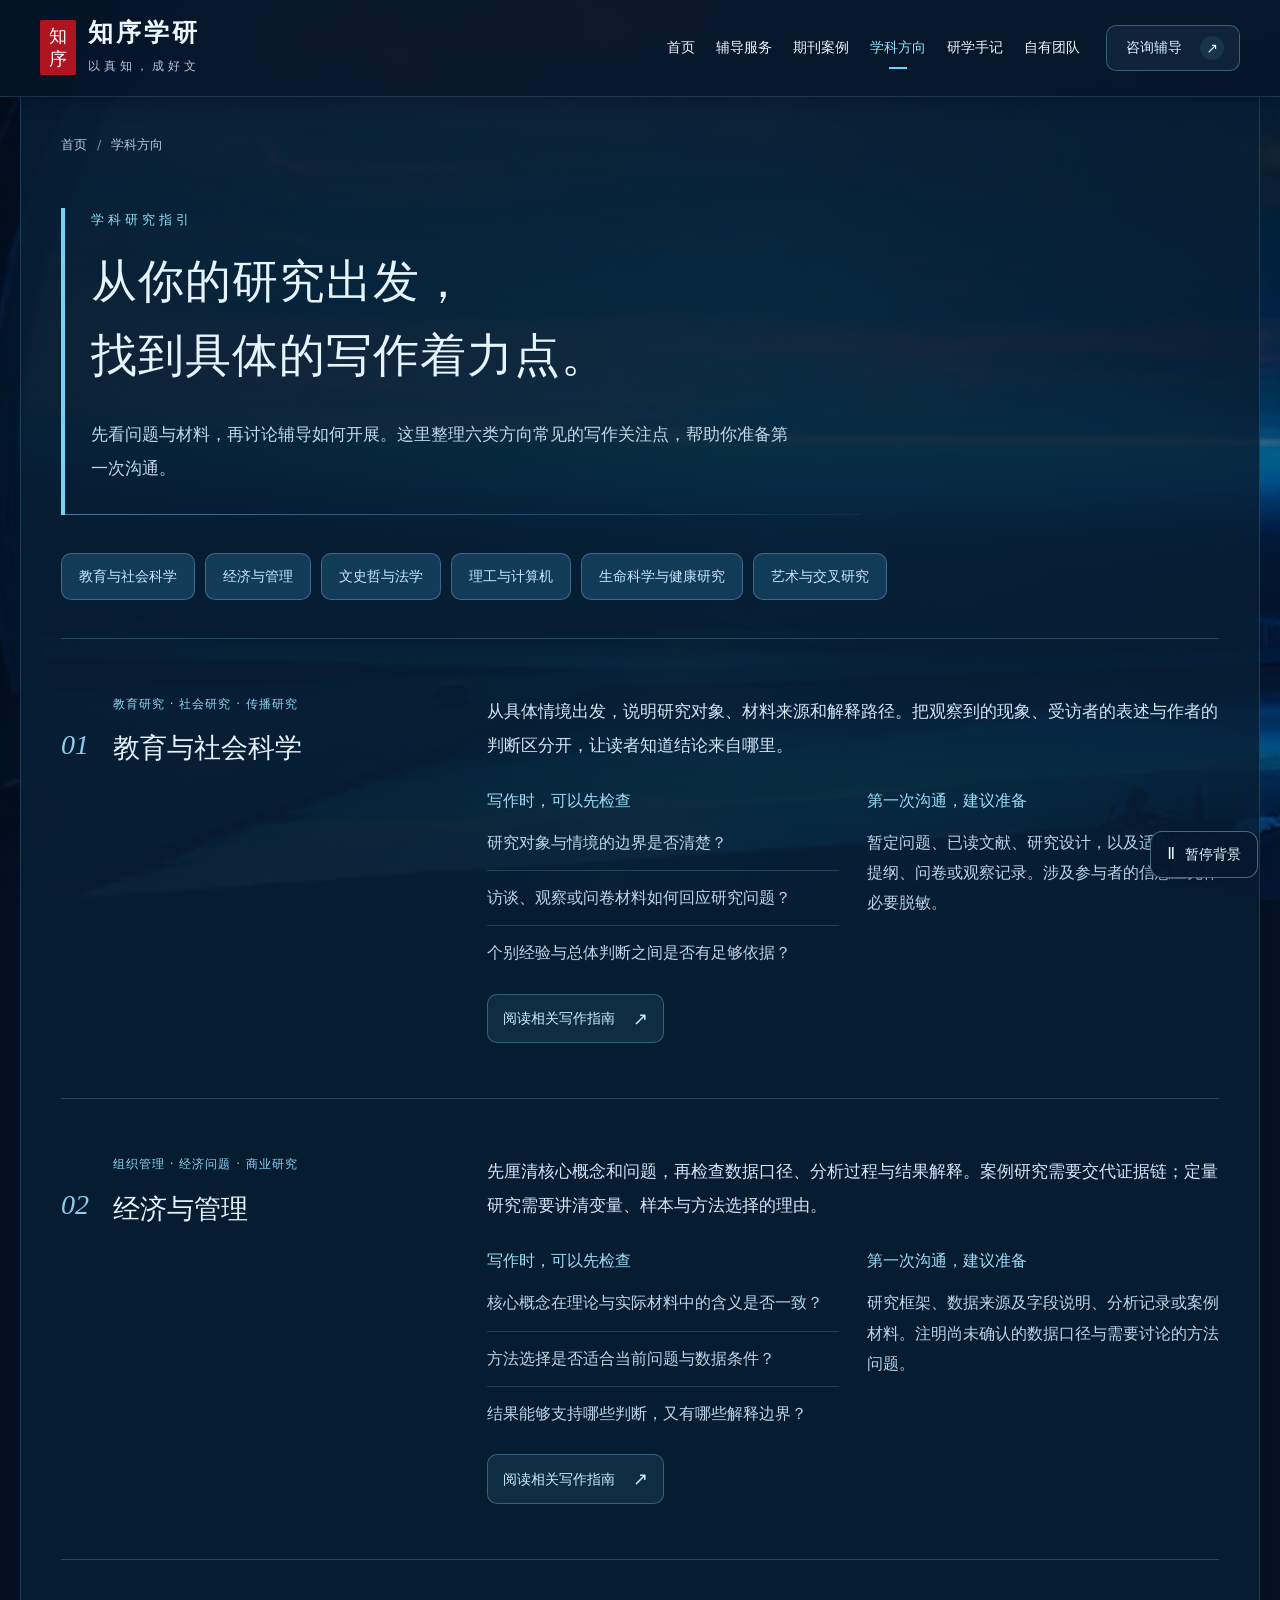
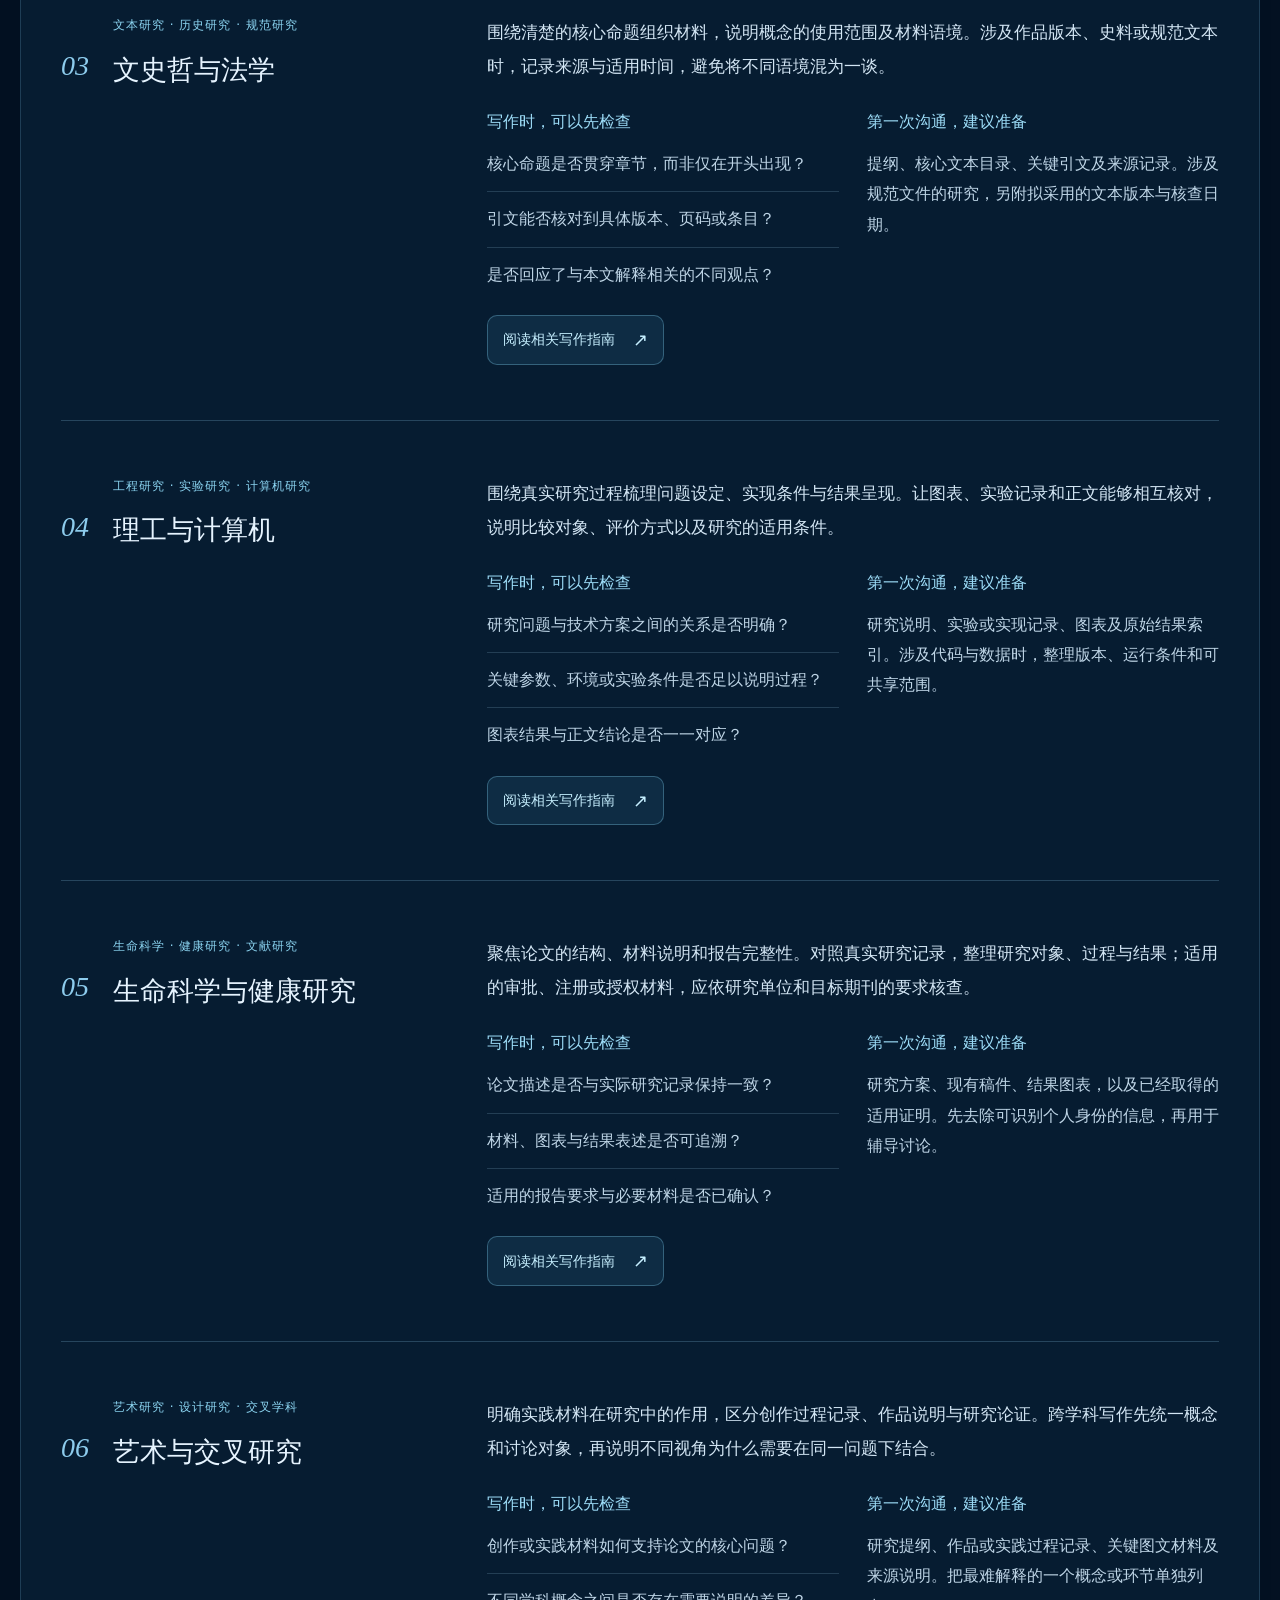
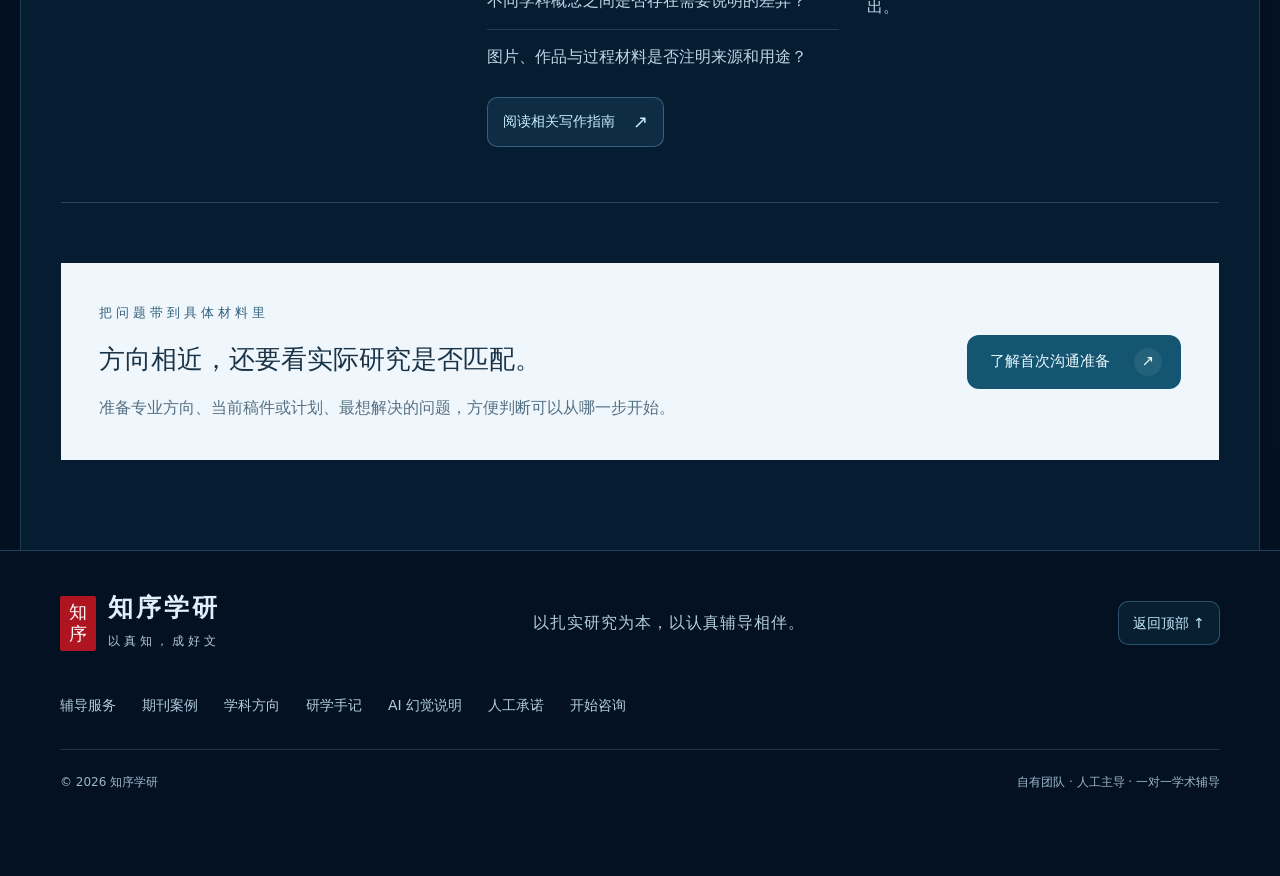
==== disciplines.html @ 5e18ae97 "Publish Zhixu academic guidance website" ====
<!doctype html><html lang="zh-CN"><head><meta charset="UTF-8"><meta name="viewport" content="width=device-width,initial-scale=1"><meta name="description" content="六类学科的写作关注点、材料准备与相关指南，从具体研究问题出发了解辅导。"><meta name="theme-color" content="#07172f"><title>学科方向与研究指引｜知序学研</title><link rel="icon" type="image/svg+xml" href="data:image/svg+xml,%3Csvg xmlns='http://www.w3.org/2000/svg' viewBox='0 0 40 40'%3E%3Crect width='40' height='40' rx='5' fill='%23731f2c'/%3E%3Cpath d='M9 10h9v21H9zM22 10h9v21h-9z' fill='none' stroke='%23fff8eb' stroke-width='2'/%3E%3C/svg%3E"><link rel="stylesheet" href="styles.css"><link rel="stylesheet" href="scene-theme.css"><meta name="robots" content="index,follow,max-image-preview:large"><link rel="canonical" href="https://sokolovgayathri317-afk.github.io/zhixuyan/disciplines.html"></head><body data-page="disciplines"><div class="scene-backdrop" aria-hidden="true"><div class="scene-pan"><img class="scene-image" src="assets-blue-horizon.png" alt="" fetchpriority="high"></div><div class="scene-light"></div><div class="scene-water"></div><div class="scene-shade"></div></div><a class="skip" href="#main">跳转到正文</a><header class="site-header"><div class="header-inner"><a href="index.html" class="brand" aria-label="知序学研首页"><span class="brand-seal" aria-hidden="true">知<br>序</span><span><strong>知序学研</strong><small>以真知，成好文</small></span></a><nav aria-label="主导航"><a href="index.html">首页</a><a href="index.html#services">辅导服务</a><a href="index.html#journals">期刊案例</a><a href="disciplines.html" class="active" aria-current="page">学科方向</a><a href="notes.html">研学手记</a><a href="index.html#team">自有团队</a></nav><a class="header-cta" href="index.html#contact">咨询辅导 <span aria-hidden="true">↗</span></a><button class="menu-toggle" aria-label="展开导航" aria-expanded="false" aria-controls="mobile-nav">菜单</button></div><nav class="mobile-nav" id="mobile-nav" aria-label="手机导航" hidden><a href="index.html">首页</a><a href="index.html#services">辅导服务</a><a href="index.html#journals">期刊案例</a><a href="disciplines.html" class="active" aria-current="page">学科方向</a><a href="notes.html">研学手记</a><a href="index.html#team">自有团队</a><a href="index.html#ai-integrity">AI 幻觉与人工把关</a><a href="index.html#principles">人工承诺</a><a href="index.html#contact">咨询辅导</a></nav></header><main id="main" class="inner-main"><div class="page-shell"><nav class="breadcrumbs" aria-label="面包屑"><a href="index.html">首页</a><span aria-hidden="true">/</span><span aria-current="page">学科方向</span></nav><div class="page-intro"><span class="section-kicker">学科研究指引</span><h1>从你的研究出发，<br>找到具体的写作着力点。</h1><p>先看问题与材料，再讨论辅导如何开展。这里整理六类方向常见的写作关注点，帮助你准备第一次沟通。</p></div><nav class="topic-nav" aria-label="学科快速导航"><a href="#education">教育与社会科学</a><a href="#management">经济与管理</a><a href="#humanities">文史哲与法学</a><a href="#engineering">理工与计算机</a><a href="#health">生命科学与健康研究</a><a href="#arts">艺术与交叉研究</a></nav><div class="subject-sections"><section class="subject-detail" id="education"><div class="subject-detail-title"><span class="subject-no">01</span><div><span class="section-kicker">教育研究 · 社会研究 · 传播研究</span><h2>教育与社会科学</h2></div></div><div class="subject-detail-body"><p class="subject-focus">从具体情境出发，说明研究对象、材料来源和解释路径。把观察到的现象、受访者的表述与作者的判断区分开，让读者知道结论来自哪里。</p><div class="subject-two-col"><div><h3>写作时，可以先检查</h3><ul role="list"><li>研究对象与情境的边界是否清楚？</li><li>访谈、观察或问卷材料如何回应研究问题？</li><li>个别经验与总体判断之间是否有足够依据？</li></ul></div><div><h3>第一次沟通，建议准备</h3><p>暂定问题、已读文献、研究设计，以及适用的访谈提纲、问卷或观察记录。涉及参与者的信息应先作必要脱敏。</p></div></div><a class="soft-link" href="notes-research-question.html">阅读相关写作指南 <span aria-hidden="true">↗</span></a></div></section><section class="subject-detail" id="management"><div class="subject-detail-title"><span class="subject-no">02</span><div><span class="section-kicker">组织管理 · 经济问题 · 商业研究</span><h2>经济与管理</h2></div></div><div class="subject-detail-body"><p class="subject-focus">先厘清核心概念和问题，再检查数据口径、分析过程与结果解释。案例研究需要交代证据链；定量研究需要讲清变量、样本与方法选择的理由。</p><div class="subject-two-col"><div><h3>写作时，可以先检查</h3><ul role="list"><li>核心概念在理论与实际材料中的含义是否一致？</li><li>方法选择是否适合当前问题与数据条件？</li><li>结果能够支持哪些判断，又有哪些解释边界？</li></ul></div><div><h3>第一次沟通，建议准备</h3><p>研究框架、数据来源及字段说明、分析记录或案例材料。注明尚未确认的数据口径与需要讨论的方法问题。</p></div></div><a class="soft-link" href="notes-literature-review.html">阅读相关写作指南 <span aria-hidden="true">↗</span></a></div></section><section class="subject-detail" id="humanities"><div class="subject-detail-title"><span class="subject-no">03</span><div><span class="section-kicker">文本研究 · 历史研究 · 规范研究</span><h2>文史哲与法学</h2></div></div><div class="subject-detail-body"><p class="subject-focus">围绕清楚的核心命题组织材料，说明概念的使用范围及材料语境。涉及作品版本、史料或规范文本时，记录来源与适用时间，避免将不同语境混为一谈。</p><div class="subject-two-col"><div><h3>写作时，可以先检查</h3><ul role="list"><li>核心命题是否贯穿章节，而非仅在开头出现？</li><li>引文能否核对到具体版本、页码或条目？</li><li>是否回应了与本文解释相关的不同观点？</li></ul></div><div><h3>第一次沟通，建议准备</h3><p>提纲、核心文本目录、关键引文及来源记录。涉及规范文件的研究，另附拟采用的文本版本与核查日期。</p></div></div><a class="soft-link" href="notes-introduction.html">阅读相关写作指南 <span aria-hidden="true">↗</span></a></div></section><section class="subject-detail" id="engineering"><div class="subject-detail-title"><span class="subject-no">04</span><div><span class="section-kicker">工程研究 · 实验研究 · 计算机研究</span><h2>理工与计算机</h2></div></div><div class="subject-detail-body"><p class="subject-focus">围绕真实研究过程梳理问题设定、实现条件与结果呈现。让图表、实验记录和正文能够相互核对，说明比较对象、评价方式以及研究的适用条件。</p><div class="subject-two-col"><div><h3>写作时，可以先检查</h3><ul role="list"><li>研究问题与技术方案之间的关系是否明确？</li><li>关键参数、环境或实验条件是否足以说明过程？</li><li>图表结果与正文结论是否一一对应？</li></ul></div><div><h3>第一次沟通，建议准备</h3><p>研究说明、实验或实现记录、图表及原始结果索引。涉及代码与数据时，整理版本、运行条件和可共享范围。</p></div></div><a class="soft-link" href="notes-submission-checklist.html">阅读相关写作指南 <span aria-hidden="true">↗</span></a></div></section><section class="subject-detail" id="health"><div class="subject-detail-title"><span class="subject-no">05</span><div><span class="section-kicker">生命科学 · 健康研究 · 文献研究</span><h2>生命科学与健康研究</h2></div></div><div class="subject-detail-body"><p class="subject-focus">聚焦论文的结构、材料说明和报告完整性。对照真实研究记录，整理研究对象、过程与结果；适用的审批、注册或授权材料，应依研究单位和目标期刊的要求核查。</p><div class="subject-two-col"><div><h3>写作时，可以先检查</h3><ul role="list"><li>论文描述是否与实际研究记录保持一致？</li><li>材料、图表与结果表述是否可追溯？</li><li>适用的报告要求与必要材料是否已确认？</li></ul></div><div><h3>第一次沟通，建议准备</h3><p>研究方案、现有稿件、结果图表，以及已经取得的适用证明。先去除可识别个人身份的信息，再用于辅导讨论。</p></div></div><a class="soft-link" href="notes-submission-checklist.html">阅读相关写作指南 <span aria-hidden="true">↗</span></a></div></section><section class="subject-detail" id="arts"><div class="subject-detail-title"><span class="subject-no">06</span><div><span class="section-kicker">艺术研究 · 设计研究 · 交叉学科</span><h2>艺术与交叉研究</h2></div></div><div class="subject-detail-body"><p class="subject-focus">明确实践材料在研究中的作用，区分创作过程记录、作品说明与研究论证。跨学科写作先统一概念和讨论对象，再说明不同视角为什么需要在同一问题下结合。</p><div class="subject-two-col"><div><h3>写作时，可以先检查</h3><ul role="list"><li>创作或实践材料如何支持论文的核心问题？</li><li>不同学科概念之间是否存在需要说明的差异？</li><li>图片、作品与过程材料是否注明来源和用途？</li></ul></div><div><h3>第一次沟通，建议准备</h3><p>研究提纲、作品或实践过程记录、关键图文材料及来源说明。把最难解释的一个概念或环节单独列出。</p></div></div><a class="soft-link" href="notes-introduction.html">阅读相关写作指南 <span aria-hidden="true">↗</span></a></div></section></div><div class="page-callout"><div><span class="section-kicker">把问题带到具体材料里</span><h2>方向相近，还要看实际研究是否匹配。</h2><p>准备专业方向、当前稿件或计划、最想解决的问题，方便判断可以从哪一步开始。</p></div><a class="button button-wine" href="index.html#contact">了解首次沟通准备 <span aria-hidden="true">↗</span></a></div></div></main><footer class="site-footer"><div class="footer-inner"><a class="brand" href="index.html"><span class="brand-seal" aria-hidden="true">知<br>序</span><span><strong>知序学研</strong><small>以真知，成好文</small></span></a><p>以扎实研究为本，以认真辅导相伴。</p><a href="#main">返回顶部 ↑</a></div><nav class="footer-nav" aria-label="页脚导航"><a href="index.html#services">辅导服务</a><a href="index.html#journals">期刊案例</a><a href="disciplines.html">学科方向</a><a href="notes.html">研学手记</a><a href="index.html#ai-integrity">AI 幻觉说明</a><a href="index.html#principles">人工承诺</a><a href="index.html#contact">开始咨询</a></nav><div class="footer-bottom"><span>© <span id="current-year">2026</span> 知序学研</span><span>自有团队 · 人工主导 · 一对一学术辅导</span></div></footer><button class="motion-toggle" type="button" aria-pressed="false" aria-label="暂停动态背景"><span class="motion-symbol" aria-hidden="true">Ⅱ</span><span class="motion-label">暂停背景</span></button><script src="app.js" defer></script></body></html>
---- styles.css ----
@charset "UTF-8";
:root{--paper:#f8f6f1;--ink:#242623;--muted:#676861;--line:#dedbd2;--wine:#731f2c;--wine-dark:#521823;--serif:"Noto Serif SC","Source Han Serif SC","Songti SC",SimSun,serif;--sans:"PingFang SC","Microsoft YaHei",system-ui,sans-serif}
*{box-sizing:border-box}html{scroll-behavior:smooth;scroll-padding-top:105px}body{margin:0;background:var(--paper);color:var(--ink);font-family:var(--sans);font-size:1rem;line-height:1.8}button,input,select,textarea{font:inherit}a{color:inherit;text-decoration:none}button,a{-webkit-tap-highlight-color:transparent}a:focus-visible,button:focus-visible,summary:focus-visible{outline:2px solid #b88654;outline-offset:4px}button{cursor:pointer}h1,h2,h3,p{margin:0}img{max-width:100%}[hidden]{display:none!important}.skip{position:absolute;left:16px;top:-90px;z-index:20;background:var(--paper);padding:12px}.skip:focus{top:16px}
.site-header{background:rgba(248,246,241,.97);position:sticky;top:0;z-index:10;border-bottom:1px solid var(--line)}.header-inner{max-width:1320px;margin:auto;min-height:94px;padding:16px 40px;display:flex;align-items:center;gap:38px}.brand{display:flex;align-items:center;gap:12px;flex-shrink:0}.brand-seal{background:var(--wine);color:#fff9eb;font-family:var(--serif);font-size:1.125rem;line-height:1.25;padding:5px 9px;border-radius:2px}.brand strong{font-family:var(--serif);font-size:1.562rem;letter-spacing:3px;font-weight:700;display:block;line-height:1.4}.brand small{font-size:0.75rem;color:var(--muted);letter-spacing:4px}.header-inner>nav{display:flex;margin-left:auto;gap:27px;font-size:0.875rem}.header-inner>nav a{padding:9px 0;position:relative;white-space:nowrap}.header-inner>nav a:hover,.header-inner>nav .active{color:var(--wine)}.header-inner>nav .active:after{content:"";height:2px;width:18px;background:var(--wine);position:absolute;bottom:0;left:calc(50% - 9px)}.header-cta{padding:9px 15px 9px 19px;border:1px solid #731f2c20;background:#731f2c09;color:var(--wine);font-size:.875rem;font-weight:500;white-space:nowrap;display:inline-flex;align-items:center;gap:18px;min-height:46px;border-radius:10px}.menu-toggle{display:none;background:#fffdf7;border:1px solid #d9d2c5;padding:8px 16px;min-height:44px;color:var(--ink);border-radius:10px}.mobile-nav{padding:12px 24px;display:flex;flex-direction:column;border-top:1px solid var(--line)}.mobile-nav a{padding:10px 14px;border-radius:9px;min-height:46px}
.hero{min-height:600px;background:#272520;position:relative;color:#fffaf0;isolation:isolate;display:flex;align-items:center}.hero-shade{position:absolute;inset:0;z-index:-1;background:linear-gradient(90deg,rgba(18,23,22,.95) 0%,rgba(18,23,22,.73) 45%,rgba(18,23,22,.05) 100%)}.hero-inner{width:100%;max-width:1240px;padding:65px 40px 48px;margin:auto}.eyebrow{font-size:0.875rem;letter-spacing:3px;display:flex;align-items:center;gap:12px;color:#e0c5a4}.eyebrow>span{height:1px;width:30px;background:#d1b797}.hero h1{font-family:var(--serif);font-size:clamp(2.375rem,4.3vw,3.875rem);line-height:1.45;font-weight:500;letter-spacing:3px;margin:23px 0}.hero p{font-size:1.062rem;line-height:2;color:#dfdfd5}.hero-actions{display:flex;align-items:center;gap:14px;margin-top:32px;flex-wrap:wrap}.button{display:inline-flex;align-items:center;justify-content:space-between;gap:24px;padding:12px 18px 12px 22px;min-height:54px;font-size:.9375rem;font-weight:500;border:1px solid transparent;border-radius:12px;cursor:pointer}.button-cream{background:#f2e9d8;color:#352c23;border-color:#fff7e344;box-shadow:0 3px 10px #00000012,inset 0 1px #ffffff80}.hero-text-link{font-size:.875rem;display:inline-flex;align-items:center;justify-content:space-between;gap:18px;min-height:54px;padding:12px 17px 12px 20px;border:1px solid #f8f2e525;background:#f8f2e50a;border-radius:12px;color:#f8f3e8}.hero-note{display:flex;gap:0;margin-top:55px;color:#cdc8bd;font-size:0.75rem;letter-spacing:2px}.hero-note span+span{border-left:1px solid #ffffff44;margin-left:20px;padding-left:20px}.hero-caption{position:absolute;right:48px;bottom:40px;writing-mode:vertical-rl;letter-spacing:5px;font-family:var(--serif);color:#f4e7d0;font-size:0.9375rem}
.trust-strip{max-width:1240px;margin:auto;display:grid;grid-template-columns:repeat(3,1fr);padding:30px 40px;border-bottom:1px solid var(--line);gap:30px}.trust-strip>div{display:flex;align-items:center;gap:18px}.trust-strip>div+div{border-left:1px solid var(--line);padding-left:30px}.trust-number{font-family:Georgia,serif;font-size:1.938rem;font-style:italic;color:#a29580}.trust-strip strong{font-size:0.9375rem;font-weight:500;display:block}.trust-strip small{display:block;font-size:0.75rem;color:var(--muted);margin-top:3px}
.section{max-width:1240px;margin:auto;padding:90px 40px}.section-heading{display:flex;justify-content:space-between;align-items:flex-end;gap:30px;margin-bottom:40px}.section-kicker{font-size:0.8125rem;letter-spacing:4px;color:var(--wine);display:block;margin-bottom:14px}.section h2{font-family:var(--serif);font-weight:500;font-size:2.25rem;line-height:1.6;letter-spacing:1px}.section-heading>p{color:var(--muted);font-size:0.9375rem;line-height:1.9;padding-bottom:5px}.service-grid{display:grid;grid-template-columns:1fr 1fr;gap:28px}.service-card{border:1px solid var(--line);background:#fffefa;padding:34px 36px}.service-index{font-size:0.75rem;color:#857863;letter-spacing:2px}.service-card h3{font-family:var(--serif);font-size:1.75rem;line-height:1.6;font-weight:500;margin:18px 0 12px}.service-card p{font-size:1rem;color:var(--muted);line-height:1.9;max-width:470px}.tag-row{display:flex;gap:10px;flex-wrap:wrap;margin:25px 0 28px}.tag-row span{font-size:0.75rem;padding:4px 10px;border:1px solid var(--line)}.service-card>a{display:flex;align-items:center;justify-content:space-between;gap:18px;min-height:50px;border:1px solid #731f2c12;border-radius:10px;background:#731f2c06;padding:10px 14px 10px 17px;color:var(--wine);font-size:.875rem}.service-accent{background:#f0eae2;border-top:3px solid var(--wine);padding-top:32px}
@media(min-width:1500px){.hero{min-height:650px}}
@media(max-width:1000px){.header-inner{padding:16px 24px;gap:24px}.header-inner>nav{gap:16px}.brand strong{font-size:1.375rem}.brand small{letter-spacing:2px}.hero-inner{padding:65px 35px 48px}.trust-strip{padding:25px;gap:18px}.trust-strip>div+div{padding-left:18px}.section{padding:70px 30px}.section h2{font-size:2rem}.service-card{padding:26px}.header-cta{padding:8px 12px;gap:12px}}
@media(max-width:800px){.header-inner{min-height:80px}.header-inner>nav{display:none}.header-cta{margin-left:auto}.menu-toggle{display:block}.hero{min-height:570px}.hero-caption{right:24px}.hero h1{font-size:2.75rem}.trust-strip{grid-template-columns:1fr;gap:16px;padding:26px 30px}.trust-strip>div+div{border-left:0;padding-left:0}.trust-strip>div{gap:20px}.trust-strip strong{font-size:1rem}.trust-strip small{font-size:0.8125rem}.trust-number{font-size:1.5rem}.section-heading{align-items:flex-start;flex-direction:column;gap:16px}.section-heading>p br{display:none}.service-grid{grid-template-columns:1fr}.section{padding:58px 26px}.service-card h3{font-size:1.688rem}}
@media(max-width:480px){.header-inner{padding:12px 18px;gap:12px}.brand{gap:9px}.brand strong{font-size:1.25rem;letter-spacing:2px}.brand small{font-size:0.75rem;letter-spacing:1px}.brand-seal{font-size:1rem;padding:5px 8px}.header-cta{display:none}.menu-toggle{margin-left:auto;font-size:0.875rem}.hero-inner{padding:55px 25px 45px}.hero h1{font-size:2.25rem;letter-spacing:1px}.hero p{font-size:1rem}.eyebrow{font-size:0.75rem;letter-spacing:1px}.hero-actions{gap:18px}.hero-caption{display:none}.hero-note{margin-top:38px}.hero{min-height:570px}.section h2{font-size:1.75rem}.section{padding:48px 22px}.service-card{padding:26px 22px}.trust-strip{padding:24px}.hero-shade{background:linear-gradient(90deg,rgba(18,23,22,.91),rgba(18,23,22,.55))}}
@media(prefers-reduced-motion:reduce){html{scroll-behavior:auto}*{transition:none!important;animation:none!important}}
.hero{background-image:url("assets-research-notes.jpg");background-size:cover;background-position:center 57%}
.journal-section{background:#eeebe3;border-top:1px solid var(--line);border-bottom:1px solid var(--line)}.sample-notice{font-size:0.8125rem;display:flex;align-items:center;gap:12px;margin:-10px 0 26px;color:#615e56;flex-wrap:wrap}.sample-notice>span{border:1px solid #bdb2a2;padding:2px 8px;color:#66523d;font-size:0.75rem}.case-grid{display:grid;grid-template-columns:repeat(3,minmax(0,1fr));gap:22px}.case-card{background:#fcfbf7;border:1px solid #d8d3c8;display:flex;flex-direction:column;transition:transform .2s,box-shadow .2s}.case-card:hover{box-shadow:0 8px 24px #2c231408}.case-top{padding:17px 23px;border-bottom:1px solid var(--line);display:flex;justify-content:space-between;gap:10px;flex-wrap:wrap;color:#6c6559;font-size:0.75rem}.sample-label{color:#8b755e}.case-main{padding:30px 25px 27px;flex:1}.case-topic{font-size:0.75rem;letter-spacing:3px;color:var(--wine)}.case-main h3{font-family:var(--serif);font-weight:500;font-size:1.5rem;line-height:1.65;margin:20px 0 20px}.case-main p{font-size:0.9375rem;line-height:1.9;color:var(--muted)}.case-tags{display:flex;gap:14px;margin-top:26px;color:#7a6b57;font-size:0.75rem}.case-tags span:before{content:"";display:inline-block;width:4px;height:4px;background:#9f8c72;vertical-align:middle;margin-right:7px}.case-open{width:calc(100% - 50px);display:flex;justify-content:space-between;align-items:center;gap:14px;min-height:48px;border:1px solid #731f2c16;border-radius:10px;background:#f0ebe3;color:var(--wine);margin:0 25px 23px;padding:10px 13px 10px 16px;text-align:left;font-size:.875rem}.journal-foot{display:flex;justify-content:space-between;gap:20px;margin-top:30px;font-size:0.75rem;color:var(--muted);flex-wrap:wrap}.journal-foot>a{font-size:.875rem;color:var(--wine);display:inline-flex;align-items:center;gap:14px;min-height:44px;padding:6px 12px;border-radius:9px;margin:-6px -12px}
.process-grid{list-style:none;display:grid;grid-template-columns:repeat(4,minmax(0,1fr));gap:34px;margin:0;padding:10px 0 0}.process-grid li{border-top:1px solid #bfb5a4;padding-top:25px;position:relative}.step-number{font-family:Georgia,serif;font-size:2.438rem;color:#a08a6a;font-style:italic;line-height:1.2}.process-grid h3{font-weight:500;font-size:1.188rem;margin:22px 0 12px}.process-grid p{font-size:0.9375rem;color:var(--muted)}.process-boundary{display:flex;gap:22px;align-items:flex-start;margin-top:40px;padding-top:25px;border-top:1px solid var(--line);font-size:0.8125rem;flex-wrap:wrap}.process-boundary strong{font-weight:500;color:var(--wine)}.process-boundary>span{flex:1;min-width:220px;color:var(--muted)}
.team-section{background:#252e2a;color:#f5f1e8}.team-layout{display:grid;grid-template-columns:1.1fr 1fr;gap:85px;align-items:center}.team-intro>.section-kicker{color:#d9c5a5}.team-intro>p{font-size:1rem;color:#d0d3cc;line-height:2;max-width:480px;margin-top:25px}.team-signature{font-size:0.75rem;color:#d0bf9e;display:flex;gap:14px;align-items:center;margin:30px 0}.team-signature>span{height:1px;width:24px;background:#b5a285}.text-link{display:inline-flex;align-items:center;justify-content:space-between;gap:22px;min-height:48px;border:1px solid #e1d4b930;background:#e1d4b909;border-radius:10px;padding:9px 14px 9px 18px;font-size:.875rem}.team-roles>div{display:flex;gap:24px;padding:27px 0;border-bottom:1px solid #ffffff24}.team-roles>div:first-child{padding-top:0}.team-roles>div:last-child{border-bottom:0;padding-bottom:0}.role-number{border:1px solid #d8c4a74d;width:40px;height:40px;display:flex;align-items:center;justify-content:center;color:#dcc49d;flex-shrink:0;font-family:var(--serif);font-size:1.125rem;margin-top:5px}.team-roles h3{font-weight:500;font-size:1.188rem;margin-bottom:8px}.team-roles p{font-size:0.9375rem;color:#c0c7bf}
.principles-grid{display:grid;grid-template-columns:repeat(3,minmax(0,1fr));gap:34px}.principles-grid article{border-top:2px solid var(--wine);padding:25px 0 0}.principle-mark{font-family:Georgia,serif;color:#9f8464;font-style:italic;font-size:1.562rem}.principles-grid h3{font-size:1.188rem;font-weight:500;margin:14px 0 12px}.principles-grid p{font-size:0.9375rem;color:var(--muted)}
.faq-section{border-top:1px solid var(--line);border-bottom:1px solid var(--line);background:#f0ede6}.faq-layout{display:grid;grid-template-columns:1fr 1.8fr;gap:70px}.faq-items details{border-bottom:1px solid #d8d3c9}.faq-items details:first-child{border-top:1px solid #d8d3c9}.faq-items summary{list-style:none;cursor:pointer;padding:23px 12px;display:flex;justify-content:space-between;align-items:center;gap:20px;font-size:1rem;border-radius:10px}.faq-items summary::-webkit-details-marker{display:none}.faq-items summary>span{color:var(--wine);font-size:1.125rem;flex-shrink:0;display:inline-flex;align-items:center;justify-content:center;width:30px;height:30px;border-radius:50%;background:#731f2c09;transition:transform .25s cubic-bezier(.22,1,.36,1),background-color .2s}.faq-items details[open] summary>span{transform:rotate(45deg)}.faq-items details[open] summary{color:var(--wine)}.faq-items details>p{font-size:.9375rem;color:var(--muted);padding:0 12px 25px;line-height:1.95}
.contact-section{display:grid;grid-template-columns:1.2fr 1fr;gap:70px;align-items:center}.contact-section>div>p{color:var(--muted);margin-top:24px}.contact-panel{border:1px solid var(--line);padding:32px 35px;background:#fffdf8}.contact-panel h3{font-size:1.125rem;font-weight:500}.contact-panel ul{margin:18px 0 24px;padding-left:20px;color:var(--muted);font-size:0.9375rem}.contact-panel li{padding:4px 0}.contact-pending{background:#eee8dc;border:1px solid #e0d7c6;padding:12px 18px;color:#776953;text-align:center;font-size:0.875rem}.contact-panel .contact-note{font-size:0.75rem;color:#77766f;margin-top:10px;text-align:center}.site-footer{border-top:1px solid #ccc7bb;background:#eae6dc;padding:40px 40px 25px}.footer-inner,.footer-bottom{max-width:1160px;margin:auto;display:flex;justify-content:space-between;align-items:center;gap:25px;flex-wrap:wrap}.footer-inner p{font-family:var(--serif);font-size:1rem;color:#666457;letter-spacing:1px}.footer-inner>a:last-child{display:inline-flex;align-items:center;justify-content:center;min-height:44px;padding:8px 14px;border-radius:10px;border:1px solid #b6ab9729;font-size:.875rem}.footer-bottom{border-top:1px solid #d0cabd;padding-top:22px;margin-top:35px;color:#747166;font-size:0.75rem}
.case-dialog{padding:0;border:1px solid #c9bda7;max-width:660px;width:calc(100% - 32px);max-height:85dvh;overflow:auto;background:var(--paper);color:var(--ink)}.case-dialog::backdrop{background:rgba(19,24,21,.68);backdrop-filter:blur(3px)}.dialog-top{display:flex;justify-content:space-between;gap:15px;padding:15px 24px;border-bottom:1px solid var(--line);font-size:0.75rem;align-items:center}.dialog-top>span{color:var(--muted)}.dialog-close{display:inline-flex;align-items:center;justify-content:center;background:#eee7dc;border:1px solid #d9d0c2;border-radius:10px;min-height:44px;padding:8px 14px;font-size:.875rem;color:var(--ink);flex-shrink:0}.dialog-body{padding:30px 34px 36px}.dialog-body h2{font-family:var(--serif);font-size:1.75rem;line-height:1.55;font-weight:500}.dialog-disclaimer{color:#786d5b;background:#eee7d9;padding:12px 16px;font-size:0.8125rem;margin:20px 0}.dialog-body h3{font-weight:500;font-size:1.062rem;color:var(--wine);margin:25px 0 10px}.dialog-body>p:not(.dialog-disclaimer),.dialog-body>ol{color:var(--muted);font-size:0.9375rem}.dialog-body>ol{padding-left:22px}.dialog-body li{padding:5px 0}.case-proof{border-top:1px solid var(--line);padding-top:20px;margin-top:25px;font-size:0.875rem}.case-proof strong{font-weight:500}.case-proof p{color:var(--muted);margin-top:6px;font-size:0.8125rem}
@media(max-width:1000px){.case-main{padding:23px 20px}.case-main h3{font-size:1.312rem}.case-top{padding:15px 20px}.case-grid{gap:16px}.team-layout{gap:45px}.team-section h2{font-size:1.812rem}.faq-layout{gap:40px}.process-grid{gap:22px}.contact-section{gap:35px}}
@media(max-width:800px){.case-grid{grid-template-columns:1fr}.case-main h3{font-size:1.688rem}.case-main{padding:26px}.case-main h3 br{display:none}.case-main p{max-width:600px}.case-top{padding:16px 26px}.case-open{margin:0 26px;width:calc(100% - 52px)}.process-grid{grid-template-columns:repeat(2,minmax(0,1fr));gap:35px}.team-layout,.contact-section,.faq-layout{grid-template-columns:1fr;gap:38px}.team-intro>p{max-width:none}.principles-grid{grid-template-columns:1fr;gap:28px}.principles-grid article{padding-top:20px}.journal-foot{gap:16px}.section .case-main h3{font-size:1.562rem}.site-footer{padding:35px 25px 25px}.footer-inner p{display:none}}
@media(max-width:480px){.hero{background-position:56% center}.process-grid{gap:25px}.process-grid h3{font-size:1.125rem}.process-grid p{font-size:0.875rem}.step-number{font-size:2.125rem}.team-section h2{font-size:1.688rem}.team-layout{gap:30px}.team-signature{font-size:0.75rem;gap:8px}.team-signature>span{display:none}.team-roles>div{gap:18px}.role-number{width:35px;height:35px}.contact-panel{padding:25px 22px}.sample-notice{margin-top:-7px;line-height:1.8}.dialog-body{padding:25px 23px}.dialog-top{padding:12px 16px}.dialog-body h2{font-size:1.562rem}.case-main{padding:23px}.section .case-main h3{font-size:1.5rem}.footer-bottom{gap:6px;align-items:flex-start;flex-direction:column}.trust-strip small{font-size:0.75rem}}

.case-main p,.process-grid p,.team-roles p,.principles-grid p,.faq-items details>p,.contact-panel ul,.dialog-body>p:not(.dialog-disclaimer),.dialog-body>ol{font-size:1rem}.header-inner{flex-wrap:wrap}.header-inner>nav{flex-wrap:wrap}.brand strong{overflow-wrap:anywhere}

/* Shared button feedback */
:root{--control-ease:cubic-bezier(.22,1,.36,1)}
.button,.header-cta,.hero-text-link,.service-card>a,.case-open,.text-link,.journal-foot>a,.menu-toggle,.dialog-close,.footer-inner>a:last-child,.mobile-nav a,.faq-items summary{touch-action:manipulation;transition:background-color .22s ease,border-color .22s ease,color .22s ease,box-shadow .25s ease,transform .25s var(--control-ease)}
.button>span,.header-cta>span,.hero-text-link>span,.service-card>a>span,.case-open>span,.text-link>span{display:inline-flex;align-items:center;justify-content:center;flex:0 0 28px;width:28px;height:28px;border-radius:50%;background:#731f2c09;line-height:1;transition:background-color .22s ease,transform .25s var(--control-ease)}
.header-cta>span{flex-basis:24px;width:24px;height:24px}
.hero-text-link>span,.text-link>span{background:#ffffff0c}
.header-inner>nav a{border-radius:7px;transition:color .22s ease}
.menu-toggle[aria-expanded="true"]{background:#eee3df;border-color:#b99193;color:var(--wine)}
.button:active,.header-cta:active,.hero-text-link:active,.service-card>a:active,.case-open:active,.text-link:active,.menu-toggle:active,.dialog-close:active{transform:translateY(1px) scale(.985);box-shadow:none;transition-duration:.08s}
.mobile-nav a:active,.journal-foot>a:active,.footer-inner>a:last-child:active,.faq-items summary:active{background-color:#731f2c0c}
@media(hover:hover) and (pointer:fine){
.button-cream:hover{background:#fff7e9;box-shadow:0 5px 18px #0000001f,inset 0 1px #ffffffa0;transform:translateY(-2px)}
.header-cta:hover{background:#731f2c12;border-color:#731f2c40;box-shadow:0 3px 10px #731f2c09;transform:translateY(-1px)}
.hero-text-link:hover{background:#f8f2e514;border-color:#f8f2e555;transform:translateY(-1px)}
.service-card>a:hover,.case-open:hover{background:#eae1d9;border-color:#bfa496;color:#61202b;box-shadow:0 3px 10px #4a302309;transform:translateY(-1px)}
.text-link:hover{background:#e1d4b917;border-color:#e1d4b95e;transform:translateY(-1px)}
.menu-toggle:hover,.dialog-close:hover{background:#e9dfd4;border-color:#c1ae9c}
.journal-foot>a:hover,.footer-inner>a:last-child:hover,.mobile-nav a:hover,.faq-items summary:hover{background-color:#731f2c08;color:var(--wine)}
.button:hover>span,.header-cta:hover>span,.service-card>a:hover>span,.case-open:hover>span{background:#731f2c12;transform:translate(1px,-1px)}
.hero-text-link:hover>span,.text-link:hover>span{background:#ffffff16;transform:translateX(2px)}
.button:active,.header-cta:active,.hero-text-link:active,.service-card>a:active,.case-open:active,.text-link:active{transform:translateY(1px) scale(.985)}
}
@media(max-width:800px){.case-open{margin-bottom:24px}}
@media(max-width:480px){.hero-actions{display:grid;grid-template-columns:minmax(0,1fr);max-width:20rem;gap:12px}.hero-actions>a{width:100%;min-height:52px}.hero-note{margin-top:32px}.menu-toggle{min-width:64px}.faq-items summary{padding:20px 8px}.faq-items details>p{padding-left:8px;padding-right:8px}}
@media(prefers-reduced-motion:reduce){.button,.header-cta,.hero-text-link,.service-card>a,.case-open,.text-link,.menu-toggle,.dialog-close{transform:none!important}.button>span,.header-cta>span,.hero-text-link>span,.service-card>a>span,.case-open>span,.text-link>span{transform:none!important}}

/* Content directories, stage guidance and reading pages */
.sr-only{position:absolute;width:1px;height:1px;padding:0;margin:-1px;overflow:hidden;clip:rect(0,0,0,0);white-space:nowrap;border:0}
.header-inner{gap:26px}.header-inner>nav{gap:21px}
.soft-link{display:inline-flex;align-items:center;justify-content:space-between;gap:18px;min-height:46px;padding:9px 15px;border:1px solid #731f2c1c;background:#731f2c06;border-radius:10px;color:var(--wine);font-size:.875rem;line-height:1.65;transition:background-color .2s,transform .2s}
.soft-link>span[aria-hidden]{font-size:1.125rem;flex-shrink:0}.soft-link:active{transform:scale(.985)}
.stage-layout{display:grid;grid-template-columns:.8fr 1.6fr;gap:60px;padding-top:60px;scroll-margin-top:25px}.stage-intro h3{font-family:var(--serif);font-weight:500;font-size:1.6rem;line-height:1.7}.stage-intro>p{color:var(--muted);margin:18px 0 25px;font-size:1rem}.stage-intro .section-kicker{letter-spacing:2px}.stage-list{border-top:1px solid var(--line)}
.stage-item{border-bottom:1px solid var(--line)}.stage-item summary{list-style:none;display:flex;align-items:center;gap:20px;padding:23px 8px;cursor:pointer;border-radius:10px;transition:background .2s}.stage-item summary::-webkit-details-marker{display:none}.stage-no{font-family:Georgia,serif;color:#a18564;font-style:italic;font-size:1.4rem;min-width:28px}.stage-title{flex:1}.stage-title strong{display:block;font-weight:500;font-size:1.125rem}.stage-title small{display:block;font-size:.875rem;color:var(--muted);margin-top:4px}.stage-plus{display:flex;align-items:center;justify-content:center;background:#731f2c09;color:var(--wine);border-radius:50%;width:30px;height:30px;flex:0 0 30px;transition:transform .2s}.stage-item[open] .stage-plus{transform:rotate(45deg)}.stage-item[open] .stage-title strong{color:var(--wine)}.stage-body{padding:0 8px 25px 56px;font-size:1rem}.stage-issue{color:var(--ink);margin:0 0 18px}.stage-body dl{margin:0}.stage-body dl>div{display:grid;grid-template-columns:5em 1fr;gap:14px;margin-top:13px}.stage-body dt{color:var(--wine);font-size:.875rem;padding-top:2px}.stage-body dd{margin:0;color:var(--muted);line-height:1.9}
.feedback-strip{margin-top:40px;background:#eee9df;border:1px solid #e0d8c9;padding:26px 30px;display:grid;grid-template-columns:1fr auto;gap:12px 24px}.feedback-strip>strong{font-size:1.0625rem;font-weight:500}.feedback-strip>div{display:flex;gap:20px;flex-wrap:wrap;color:var(--wine);font-size:.875rem}.feedback-strip p{grid-column:1/-1;color:var(--muted);font-size:1rem}
.submission-grid{display:grid;grid-template-columns:repeat(3,minmax(0,1fr));gap:32px 42px}.submission-grid article{border-top:1px solid #c4b7a6;padding-top:22px}.submission-grid article>span{font-family:Georgia,serif;font-size:1.35rem;font-style:italic;color:#a58a67}.submission-grid h3{font-size:1.1875rem;font-weight:500;margin:12px 0 10px}.submission-grid p{font-size:1rem;color:var(--muted)}.submission-bottom{margin-top:36px;padding-top:24px;border-top:1px solid var(--line);display:flex;align-items:center;justify-content:space-between;gap:30px}.submission-bottom p{color:var(--muted);max-width:720px;font-size:1rem}.submission-bottom .soft-link{flex-shrink:0}.process-section{padding-top:25px}
.discipline-section{background:#ece9e1;border-block:1px solid var(--line)}.subject-grid{display:grid;grid-template-columns:repeat(2,minmax(0,1fr));gap:0 48px}.subject-link{display:flex;align-items:center;gap:22px;padding:28px 8px;border-top:1px solid #d2cabd;border-radius:4px;transition:background-color .2s}.subject-link:nth-last-child(-n+2){border-bottom:1px solid #d2cabd}.subject-no{font-family:Georgia,serif;font-size:1.75rem;font-style:italic;color:#a08867;flex-shrink:0}.subject-link>div{flex:1}.subject-link h3{font-size:1.25rem;font-family:var(--serif);font-weight:500;margin-bottom:7px}.subject-link p{font-size:1rem;color:var(--muted)}.subject-link>span:last-child{font-size:1.25rem;color:var(--wine)}.section-note{font-size:.875rem;color:var(--muted);margin-top:26px}
.notes-home-grid{display:grid;grid-template-columns:1fr 1.1fr;gap:45px}.featured-note{display:flex;flex-direction:column;justify-content:space-between;background:#2e3831;color:#f8f2e5;padding:32px 35px;position:relative;overflow:hidden;min-height:490px}.feature-top{display:flex;justify-content:space-between;color:#c6ccb9;font-size:.75rem;letter-spacing:2px}.feature-mark{position:absolute;right:25px;top:42px;font-family:var(--serif);font-size:11rem;line-height:1.5;color:#e8d9bb0c;pointer-events:none}.featured-note>div:last-child{position:relative;z-index:1}.featured-note .section-kicker{color:#d5c2a2;letter-spacing:2px}.featured-note h3{font-family:var(--serif);font-weight:500;font-size:1.8rem;line-height:1.7;max-width:380px;margin-bottom:18px}.featured-note p{color:#cbd0c7;font-size:1rem;max-width:390px}.card-read{display:flex;align-items:center;justify-content:space-between;gap:25px;color:var(--wine);font-size:.875rem;border-top:1px solid var(--line);padding-top:16px;margin-top:30px}.featured-note .card-read{color:#eee0c4;border-color:#ffffff26;margin-top:32px}.card-read>span{border-radius:50%;background:#731f2c08;width:28px;height:28px;display:inline-flex;align-items:center;justify-content:center}.featured-note .card-read>span{background:#ffffff09}
.notes-short-list{display:grid;grid-template-rows:repeat(3,1fr)}.notes-short-list>a{padding:23px 38px 23px 0;border-top:1px solid var(--line);position:relative}.notes-short-list>a:last-child{border-bottom:1px solid var(--line)}.note-small-category{font-size:.75rem;color:var(--wine);letter-spacing:2px}.notes-short-list h3{font-family:var(--serif);font-size:1.25rem;line-height:1.65;font-weight:500;margin:8px 0}.notes-short-list p{font-size:1rem;color:var(--muted)}.short-arrow{position:absolute;right:8px;top:58px;color:var(--wine)}
.footer-nav{display:flex;gap:12px 26px;flex-wrap:wrap;max-width:1160px;margin:28px auto 0}.footer-nav a{font-size:.875rem;color:#605d54;min-height:44px;display:inline-flex;align-items:center}.footer-nav a:hover{color:var(--wine)}.footer-bottom{margin-top:22px}
.inner-main{min-height:65vh}.page-shell{max-width:1240px;margin:auto;padding:30px 40px 90px}.breadcrumbs{display:flex;align-items:center;flex-wrap:wrap;gap:10px;color:var(--muted);font-size:.8125rem;margin-bottom:45px}.breadcrumbs a{padding:5px 0;min-height:36px;display:inline-flex;align-items:center}.breadcrumbs a:hover{color:var(--wine)}.breadcrumbs>span[aria-hidden]{color:#b5a894}.page-intro{max-width:800px;margin-bottom:38px}.page-intro h1,.article-header h1{font-family:var(--serif);font-weight:500;font-size:clamp(2rem,3.6vw,3rem);line-height:1.6;letter-spacing:1px}.page-intro>p{margin-top:24px;color:var(--muted);font-size:1.0625rem;line-height:2;max-width:710px}.topic-nav{display:flex;flex-wrap:wrap;gap:10px;padding:0 0 38px;border-bottom:1px solid var(--line)}.topic-nav a{border:1px solid #d9cebf;border-radius:10px;padding:10px 17px;min-height:46px;font-size:.875rem;background:#efe9df;color:#6e5141;transition:background .2s}
.subject-detail{display:grid;grid-template-columns:.75fr 1.5fr;gap:60px;padding:55px 0;border-bottom:1px solid var(--line);scroll-margin-top:125px}.subject-detail-title{display:flex;gap:24px;align-items:flex-start}.subject-detail-title .subject-no{margin-top:26px}.subject-detail-title .section-kicker{font-size:.75rem;letter-spacing:1px;line-height:1.8;margin-bottom:12px}.subject-detail h2{font-family:var(--serif);font-weight:500;font-size:1.7rem;line-height:1.6}.subject-focus{font-size:1.0625rem;line-height:2}.subject-two-col{display:grid;grid-template-columns:1fr 1fr;gap:28px;margin:25px 0}.subject-two-col h3{font-weight:500;color:var(--wine);font-size:1rem;margin-bottom:12px}.subject-two-col ul{margin:0;padding-left:20px}.subject-two-col p,.subject-two-col li{font-size:1rem;line-height:1.9;color:var(--muted)}.subject-two-col li+li{margin-top:9px}.page-callout{margin-top:60px;padding:38px;background:#ece6db;display:flex;gap:30px;align-items:center;justify-content:space-between}.page-callout h2{font-family:var(--serif);font-weight:500;font-size:1.6rem;line-height:1.7}.page-callout p{color:var(--muted);font-size:1rem;margin-top:12px;max-width:680px}.page-callout .button{flex-shrink:0}.button-wine{background:var(--wine);color:#fff7ec}.button-wine>span{background:#ffffff12}
.note-group{margin-top:48px;scroll-margin-top:125px}.note-group-heading{display:flex;justify-content:space-between;align-items:center;gap:20px;margin-bottom:25px}.note-group-heading h2{font-size:1.6rem;font-weight:500;font-family:var(--serif)}.note-group-heading>span{font-size:.8125rem;color:var(--muted)}.notes-grid{display:grid;grid-template-columns:repeat(3,minmax(0,1fr));gap:24px}.note-card{display:flex;flex-direction:column;padding:27px;border:1px solid var(--line);background:#fffdf8;transition:background .2s,border-color .2s}.note-card-meta{display:flex;justify-content:space-between;gap:15px;font-size:.75rem;color:#8e7456;flex-wrap:wrap}.note-card h3{font-family:var(--serif);font-size:1.375rem;line-height:1.7;font-weight:500;margin:23px 0 17px}.note-card>p{font-size:1rem;color:var(--muted);flex:1}.reading-note{margin-top:50px;border-left:2px solid #9b7850;padding:5px 0 5px 22px;max-width:850px}.reading-note strong{font-size:1.0625rem;font-weight:500}.reading-note p{margin-top:10px;color:var(--muted);font-size:1rem}
.article-shell{max-width:1170px}.article-header{max-width:890px;border-bottom:1px solid var(--line);padding-bottom:38px;margin-bottom:45px}.article-meta{display:flex;gap:22px;color:var(--wine);font-size:.8125rem;letter-spacing:2px;margin-bottom:20px}.article-header h1{font-size:clamp(2rem,3.3vw,2.65rem)}.article-header>p{font-size:1.125rem;line-height:1.9;margin-top:22px;color:var(--muted);max-width:800px}.article-layout{display:grid;grid-template-columns:240px minmax(0,1fr);gap:65px;align-items:start}.article-sidebar{position:sticky;top:125px}.article-sidebar nav{padding-bottom:24px;border-bottom:1px solid var(--line)}.article-sidebar nav>a{display:flex;align-items:baseline;gap:12px;font-size:.875rem;color:var(--muted);padding:10px 0;min-height:44px;line-height:1.7}.article-sidebar nav>a>span{font-family:Georgia,serif;font-style:italic;color:#a08a6a}.article-sidebar nav>a:hover{color:var(--wine)}.article-sidebar>.soft-link{margin-top:22px}.article-prose{min-width:0}.article-takeaway{padding:24px 28px;background:#eee8dd;border-top:2px solid #967b59;margin-bottom:35px}.article-takeaway>span{color:var(--wine);font-size:.8125rem;letter-spacing:2px}.article-takeaway>p{font-family:var(--serif);font-size:1.3rem;line-height:1.8;margin-top:9px}.article-prose>section{margin-bottom:38px;scroll-margin-top:125px}.article-prose h2{font-family:var(--serif);font-weight:500;font-size:1.55rem;line-height:1.7;margin:0 0 18px}.article-prose p,.article-prose li{font-size:1.0625rem;line-height:2.05;color:#55584f}.article-prose p+p{margin-top:18px}.article-prose ul{padding-left:22px;margin:20px 0}.article-prose li+li{margin-top:8px}.article-example{background:#f0ece3;padding:22px 25px;margin:24px 0;border-left:2px solid #b1a086}.article-example strong{font-size:.875rem;color:var(--wine);font-weight:500}.article-example p{margin-top:10px;font-size:1rem}.article-prose .article-source{padding:28px 0;border-top:1px solid var(--line);border-bottom:1px solid var(--line)}.article-source h2{font-size:1.125rem}.article-source>p{font-size:.9375rem}.article-source a{display:block;color:var(--wine);text-decoration:underline;text-decoration-color:#731f2c50;text-underline-offset:5px;font-size:.9375rem;margin-top:15px;overflow-wrap:anywhere;line-height:1.9;padding:5px 0}.article-next>span{font-size:.8125rem;color:var(--muted)}.article-next>a{display:flex;align-items:center;justify-content:space-between;gap:22px;font-family:var(--serif);font-size:1.3rem;line-height:1.7;margin-top:12px;color:var(--wine);min-height:48px}
@media(hover:hover) and (pointer:fine){.soft-link:hover,.topic-nav a:hover{background:#e9dfd2;transform:translateY(-1px)}.stage-item summary:hover{background:#731f2c05}.subject-link:hover{background:#fff9ee70}.note-card:hover{border-color:#bfa889;background:#f7f1e5}.notes-short-list>a:hover h3{color:var(--wine)}.featured-note:hover{background:#344036}.button-wine:hover{background:#57202b;transform:translateY(-1px)}}
@media(max-width:1100px){.header-inner>nav{display:none}.header-cta{margin-left:auto}.menu-toggle{display:block}.stage-layout{gap:35px;grid-template-columns:.8fr 1.4fr}.feedback-strip{grid-template-columns:1fr}.feedback-strip p{grid-column:auto}.subject-detail{gap:35px;grid-template-columns:.7fr 1.4fr}.subject-two-col{grid-template-columns:1fr;gap:23px}.subject-grid{gap:0 25px}.article-layout{gap:35px;grid-template-columns:205px minmax(0,1fr)}.page-callout{flex-direction:column;align-items:flex-start}.notes-grid{gap:16px}.note-card{padding:23px}.notes-home-grid{gap:30px}}
@media(max-width:800px){.stage-layout{grid-template-columns:1fr;padding-top:45px;gap:25px}.stage-intro>p{margin:12px 0 20px}.stage-intro h3 br{display:none}.submission-grid{grid-template-columns:repeat(2,minmax(0,1fr));gap:28px}.submission-bottom{flex-direction:column;align-items:flex-start;gap:18px}.process-section{padding-top:20px}.subject-grid{grid-template-columns:1fr}.subject-link:nth-last-child(-n+2){border-bottom:0}.subject-link:last-child{border-bottom:1px solid #d2cabd}.notes-home-grid{grid-template-columns:1fr}.featured-note{min-height:410px;padding:30px}.featured-note h3,.featured-note p{max-width:560px}.notes-short-list{grid-template-rows:auto}.page-shell{padding:24px 26px 65px}.breadcrumbs{margin-bottom:30px}.page-intro h1{font-size:2.1rem}.page-intro>p{font-size:1rem;margin-top:20px}.subject-detail{grid-template-columns:1fr;gap:24px;padding:35px 0}.subject-detail-title .subject-no{margin-top:15px}.subject-detail h2{font-size:1.65rem}.subject-detail-title .section-kicker{margin-bottom:6px}.subject-focus{font-size:1rem}.subject-two-col{grid-template-columns:1fr 1fr}.notes-grid{grid-template-columns:1fr}.note-card h3{margin:15px 0 10px;font-size:1.4rem}.note-card .card-read{margin-top:22px}.article-layout{grid-template-columns:1fr;gap:30px}.article-sidebar{position:static}.article-sidebar nav{display:grid;grid-template-columns:1fr 1fr;gap:0 25px}.article-sidebar .section-kicker{grid-column:1/-1}.article-sidebar>.soft-link{display:none}.article-header{margin-bottom:30px;padding-bottom:28px}.article-header>p{font-size:1rem}.article-header h1{font-size:2rem}.article-prose h2{font-size:1.4rem}.article-prose p,.article-prose li{font-size:1rem}.article-prose>section,.subject-detail,.note-group{scroll-margin-top:105px}}
@media(max-width:480px){.header-cta{display:none}.stage-item summary{gap:12px;padding:20px 2px}.stage-title small{font-size:.8125rem;line-height:1.8}.stage-title strong{font-size:1.0625rem}.stage-no{font-size:1.25rem;min-width:24px}.stage-body{padding:0 2px 24px}.stage-body dl>div{grid-template-columns:1fr;gap:4px;margin-top:16px}.stage-body dt{font-size:.875rem}.stage-body dd{font-size:1rem}.feedback-strip{padding:23px;gap:14px}.feedback-strip>div{gap:7px 19px;display:grid;grid-template-columns:1fr 1fr}.submission-grid{grid-template-columns:1fr;gap:25px}.submission-grid article{display:grid;grid-template-columns:28px 1fr;gap:0 12px;padding-top:20px}.submission-grid h3{margin:0 0 8px}.submission-grid p{grid-column:2}.subject-link{gap:14px;padding:24px 2px}.subject-no{font-size:1.4rem}.subject-link h3{font-size:1.1875rem}.featured-note{min-height:430px;padding:26px}.featured-note h3{font-size:1.55rem}.notes-short-list>a{padding-right:25px}.short-arrow{right:0}.page-shell{padding:20px 22px 50px}.page-intro h1{font-size:1.8rem}.page-intro h1 br{display:none}.topic-nav{gap:8px;padding-bottom:30px}.topic-nav a{font-size:.8125rem;padding:10px 12px}.subject-two-col{grid-template-columns:1fr}.subject-detail-title{gap:16px}.page-callout{padding:25px;margin-top:38px}.page-callout h2{font-size:1.4rem}.page-callout .button{width:100%;font-size:.875rem;gap:12px}.article-meta{letter-spacing:1px;gap:15px}.article-header h1{font-size:1.85rem}.article-sidebar nav{grid-template-columns:1fr}.article-sidebar nav>a{padding:8px 0}.article-takeaway{padding:20px}.article-takeaway>p{font-size:1.2rem}.article-example{padding:18px 20px}.article-prose h2{font-size:1.3rem}.footer-nav{gap:4px 22px}.article-next>a{font-size:1.2rem}.note-group{margin-top:35px}}
@media(prefers-reduced-motion:reduce){.soft-link,.button-wine,.topic-nav a{transform:none!important}}

/* Quiet paper surfaces and clean, unmarked lists */
:root{
 --paper-fibres:repeating-linear-gradient(0deg,rgba(119,94,59,.024) 0,rgba(119,94,59,.024) 1px,transparent 1px,transparent 7px),repeating-linear-gradient(93deg,rgba(119,94,59,.016) 0,rgba(119,94,59,.016) 1px,transparent 1px,transparent 13px);
 --ruled-edge:linear-gradient(90deg,transparent calc(100% - 44px),rgba(158,124,76,.12) calc(100% - 44px),rgba(158,124,76,.12) calc(100% - 43px),transparent calc(100% - 43px));
}
body{background-image:var(--paper-fibres)}
.contact-panel ul,.subject-two-col ul,.article-prose ul{list-style:none;padding-left:0}
.contact-panel li{padding:12px 0}
.contact-panel li+li{border-top:1px solid #8b73471c}
.subject-two-col li+li{border-top:1px solid #8b73471c;padding-top:12px;margin-top:12px}
.article-prose ul{border-block:1px solid #8b73472b;margin:24px 0}
.article-prose li{padding:12px 0}
.article-prose li+li{border-top:1px solid #8b73471c;margin-top:0}
.case-tags span:before{content:none}
.case-tags span+span{padding-left:14px;border-left:1px solid #b8a89170}
.site-header{background-image:linear-gradient(110deg,rgba(255,255,255,.45),transparent 70%),var(--paper-fibres)}
.hero:after{content:"";position:absolute;inset:22px;z-index:-1;border:1px solid #eee2c525;box-shadow:inset 0 0 0 5px #eee2c504;pointer-events:none}
.trust-strip{background-image:linear-gradient(105deg,#c5a16b0d,transparent 70%)}
#services{background-image:radial-gradient(ellipse at 100% 16%,#c5a16b12,transparent 45%)}
.journal-section{background-image:radial-gradient(ellipse at 100% 0,#c5a16b24,transparent 48%),var(--ruled-edge),var(--paper-fibres)}
.discipline-section{background-image:radial-gradient(ellipse at 0 100%,#b491611c,transparent 50%),var(--ruled-edge),var(--paper-fibres)}
.faq-section{background-image:linear-gradient(100deg,#fffdf655,transparent 65%),var(--paper-fibres)}
.service-card,.case-card,.note-card{background-image:linear-gradient(135deg,#ffffff60,transparent 48%),var(--paper-fibres);box-shadow:0 4px 16px #604c2d04}
.feedback-strip,.article-takeaway,.article-example,.page-callout{background-image:linear-gradient(120deg,#fff9e640,transparent 75%),var(--paper-fibres)}
.team-section{background-image:radial-gradient(ellipse at 8% 0,#bb9d6630,transparent 53%),linear-gradient(90deg,transparent 4%,#dcc9a61a 4%,#dcc9a61a calc(4% + 1px),transparent calc(4% + 1px),transparent 96%,#dcc9a612 96%,#dcc9a612 calc(96% + 1px),transparent calc(96% + 1px)),repeating-linear-gradient(0deg,#e9d8b503 0,#e9d8b503 1px,transparent 1px,transparent 8px)}
.featured-note{background-image:radial-gradient(ellipse at 100% 0,#d4b17721,transparent 70%),repeating-linear-gradient(0deg,#f8e6c008 0,#f8e6c008 1px,transparent 1px,transparent 9px)}
.contact-section{background-image:radial-gradient(ellipse at 92% 18%,#c6a66c21,transparent 62%),linear-gradient(90deg,transparent 38px,#ae8d6020 38px,#ae8d6020 39px,transparent 39px);background-size:auto,100% 100%;position:relative}
.contact-panel{background-color:#fffdf8e8;background-image:linear-gradient(150deg,#fffef9a0,transparent 75%),var(--paper-fibres);box-shadow:6px 6px 0 -1px var(--paper),6px 6px 0 0 #bba48140,0 12px 35px #7c63430a;border-color:#c7b69480}
.inner-main{background-image:radial-gradient(ellipse 75% 550px at 100% 0,#cfb78a20,transparent 78%),linear-gradient(90deg,transparent calc(100% - 38px),#a98a5a16 calc(100% - 38px),#a98a5a16 calc(100% - 37px),transparent calc(100% - 37px))}
.page-intro{padding-bottom:30px;background-image:linear-gradient(90deg,#9f7b4966 0 55px,#9f7b491a 55px 160px,transparent 160px);background-size:100% 1px;background-repeat:no-repeat;background-position:left bottom}
.site-footer{background-image:linear-gradient(115deg,#fffdfb4d,transparent 65%),var(--paper-fibres);box-shadow:inset 0 5px 0 #fff9ea38}
@media(hover:hover) and (pointer:fine){.featured-note:hover{background-image:radial-gradient(ellipse at 100% 0,#d4b17721,transparent 70%),repeating-linear-gradient(0deg,#f8e6c008 0,#f8e6c008 1px,transparent 1px,transparent 9px)}}
@media(max-width:800px){:root{--ruled-edge:linear-gradient(90deg,transparent calc(100% - 13px),rgba(158,124,76,.1) calc(100% - 13px),rgba(158,124,76,.1) calc(100% - 12px),transparent calc(100% - 12px))}.contact-section{background-image:radial-gradient(ellipse at 92% 18%,#c6a66c21,transparent 62%)}.inner-main{background-image:radial-gradient(ellipse 100% 450px at 100% 0,#cfb78a20,transparent 78%)}.contact-panel{box-shadow:4px 4px 0 -1px var(--paper),4px 4px 0 0 #bba48140,0 10px 25px #7c634308}}
@media(max-width:480px){.hero:after{inset:12px;border-color:#eee2c51f}.contact-panel li{padding:11px 0}.page-intro{padding-bottom:25px}}

/* AI reliability and human-led guidance */
.hero-ai-note{display:flex;flex-direction:column;align-items:flex-start;gap:3px;margin-top:25px;max-width:500px;border-left:2px solid #d6be965c;padding:5px 0 5px 16px;min-height:54px;line-height:1.75}
.hero-ai-note strong{font-size:1rem;font-weight:500;color:#f3e2c4}.hero-ai-note>span{font-size:.875rem;color:#d5d6ce}.hero-ai-note>span>span{display:inline-block;margin-left:12px;transition:transform .2s}.hero .hero-note{margin-top:27px}
.ai-integrity-section{background-color:#efe8df;background-image:radial-gradient(ellipse at 100% 0,#b38a6321,transparent 55%),var(--ruled-edge),var(--paper-fibres);border-bottom:1px solid #d8c9b7}
.ai-integrity-section>.section{padding-top:68px;padding-bottom:55px}.ai-intro{display:grid;grid-template-columns:1fr 1fr;gap:60px;align-items:center}.ai-intro>div>p{font-size:1rem;color:#646057;line-height:2}.ai-intro>div>p+p{margin-top:16px}.ai-intro strong{color:var(--wine);font-weight:500}.ai-intro .section-kicker{letter-spacing:2px}
.ai-risk-grid{display:grid;grid-template-columns:repeat(3,minmax(0,1fr));gap:0;margin-top:38px;padding:30px 0;border-block:1px solid #b89c7b55}.ai-risk-grid article{padding:0 30px}.ai-risk-grid article:first-child{padding-left:0}.ai-risk-grid article:last-child{padding-right:0}.ai-risk-grid article+article{border-left:1px solid #b89c7b55}.ai-risk-label{font-size:.875rem;color:var(--wine);letter-spacing:2px}.ai-risk-grid h3{font-family:var(--serif);font-weight:500;font-size:1.375rem;line-height:1.7;margin:12px 0}.ai-risk-grid p{font-size:1rem;line-height:1.95;color:#646057}
.ai-model-note{display:grid;grid-template-columns:auto 1fr;gap:28px;margin:25px 0 35px;align-items:baseline}.ai-model-note>strong{font-size:1rem;font-weight:500;color:var(--wine)}.ai-model-note>p{font-size:1rem;line-height:1.95;color:#646057}
.ai-service-boundary{background-color:#faf7ef;background-image:linear-gradient(120deg,#fffdf666,transparent 80%),var(--paper-fibres);border:1px solid #d8c9b7;padding:32px 35px;display:grid;grid-template-columns:1fr 1.65fr;gap:55px}.ai-service-boundary h3{font-family:var(--serif);font-size:1.625rem;line-height:1.7;font-weight:500;margin-bottom:22px}.ai-service-boundary .section-kicker{letter-spacing:2px}.ai-service-boundary dl{margin:0}.ai-service-boundary dl>div{display:grid;grid-template-columns:6em 1fr;gap:20px}.ai-service-boundary dl>div+div{margin-top:18px;padding-top:18px;border-top:1px solid #d8c9b777}.ai-service-boundary dt{font-size:1rem;font-weight:500;color:var(--wine)}.ai-service-boundary dd{font-size:1rem;line-height:1.9;margin:0;color:#646057}
.ai-source-note{display:flex;align-items:center;flex-wrap:wrap;gap:4px 20px;margin-top:24px;color:#756b5f;font-size:.8125rem;line-height:1.8}.ai-source-note a{display:inline-flex;align-items:center;min-height:44px;text-decoration:underline;text-decoration-color:#9c826b70;text-underline-offset:4px}
@media(hover:hover) and (pointer:fine){.hero-ai-note:hover>span>span{transform:translateX(3px)}.hero-ai-note:hover strong{color:#fff4df}.ai-source-note a:hover{color:var(--wine)}}
@media(max-width:1000px){.ai-intro{gap:35px}.ai-risk-grid article{padding:0 22px}.ai-service-boundary{gap:30px;grid-template-columns:1fr 1.5fr}.ai-service-boundary dl>div{grid-template-columns:1fr;gap:6px}.ai-model-note{grid-template-columns:1fr;gap:8px}}
@media(max-width:800px){.ai-intro{grid-template-columns:1fr;gap:20px}.ai-integrity-section>.section{padding-top:48px;padding-bottom:40px}.ai-risk-grid{grid-template-columns:1fr;padding:0;margin-top:28px}.ai-risk-grid article,.ai-risk-grid article:first-child,.ai-risk-grid article:last-child{padding:25px 0}.ai-risk-grid article+article{border-left:0;border-top:1px solid #b89c7b55}.ai-risk-grid h3 br{display:none}.ai-service-boundary{grid-template-columns:1fr;gap:28px;padding:28px}.ai-service-boundary h3 br{display:none}.ai-source-note{gap:0 18px}.ai-source-note>span{flex-basis:100%}}
@media(max-width:480px){.hero-ai-note{margin-top:22px;padding-left:12px}.hero-ai-note strong{font-size:.9375rem}.hero-ai-note>span{font-size:.875rem}.hero .hero-note{margin-top:22px}.ai-service-boundary{padding:25px 22px}.ai-service-boundary h3{font-size:1.45rem}.ai-risk-grid h3{font-size:1.3rem}.ai-intro .section-kicker{font-size:.8125rem;letter-spacing:1px}}
@media(prefers-reduced-motion:reduce){.hero-ai-note>span>span{transform:none!important}}

/* Stronger editorial backgrounds: wine, ink and framed paper */
:root{--paper:#f6f1e6;--paper-fibres:repeating-linear-gradient(0deg,rgba(101,72,37,.045) 0,rgba(101,72,37,.045) 1px,transparent 1px,transparent 7px),repeating-linear-gradient(93deg,rgba(119,94,59,.028) 0,rgba(119,94,59,.028) 1px,transparent 1px,transparent 13px)}
body{background-color:#ece4d5;background-image:linear-gradient(90deg,#a8854c20 1px,transparent 1px),var(--paper-fibres);background-size:96px 100%,auto,auto}
.site-header{background-color:#f8f3e9;box-shadow:0 3px 15px #2d21100d;border-bottom-color:#cbb796}.hero:after{border-color:#ead2a35e;box-shadow:inset 0 0 0 6px #0000,inset 0 0 0 7px #ead2a318}.hero-caption{border-inline:1px solid #ead2a344;padding:15px 12px;background:#25221b38}
.trust-strip{max-width:none;padding-inline:max(40px,calc((100% - 1160px)/2));background-color:#e4d7bf;background-image:linear-gradient(110deg,#fcf4e080,#d5bf9a40),var(--paper-fibres);border-bottom:3px double #ad9068}.trust-number{color:#82603c}.trust-strip strong{color:#443927}.trust-strip small{color:#625641}
#services,.notes-section{position:relative;isolation:isolate;background-color:#f8f3e8}#services{background-image:linear-gradient(90deg,#ad885423 1px,transparent 1px),var(--paper-fibres);background-size:100% 100%,auto,auto;border-inline:1px solid #b49a7738}.chapter-watermark{position:absolute;inset:30px 25px auto auto;z-index:-1;font-family:var(--serif);font-size:clamp(9rem,18vw,16rem);line-height:1.3;color:#9a643412;user-select:none;pointer-events:none}.service-card{border-color:#c4ad88;box-shadow:6px 6px 0 #ddd0bb70,0 16px 24px #5a391909}.service-accent{border-top-color:var(--wine);background-color:#eadcc7}.feedback-strip{border-left:4px solid var(--wine);background-color:#e7d8c0;border-block-color:#cbb38c}.stage-list{background:#fffcf65c;padding:0 20px;border:1px solid #cbbb9e80}.stage-item:last-child{border-bottom:0}
.ai-integrity-section{position:relative;isolation:isolate;background-color:#58242d;background-image:radial-gradient(ellipse at 95% 0,#b57d584a,transparent 65%),linear-gradient(90deg,#e3c28c0c 1px,transparent 1px),linear-gradient(0deg,#e3c28c08 1px,transparent 1px);background-size:auto,72px 100%,100% 72px;border-block:3px double #b5986f;color:#fff4e2}.ai-integrity-section:before,.team-section:before{content:"";position:absolute;inset:18px;z-index:-1;border:1px solid #d8b7804d;box-shadow:inset 0 0 0 5px #0000,inset 0 0 0 6px #d8b78012;pointer-events:none}.ai-intro .section-kicker{color:#e9c98e}.ai-intro>div>p{color:#e2d5c7}.ai-intro strong{color:#ffdda6}.ai-risk-grid{background:#fbf5e9;color:var(--ink);border:1px solid #d0b790;padding:28px;margin-top:32px;gap:28px;box-shadow:7px 7px 0 #2c111929}.ai-risk-grid article,.ai-risk-grid article:first-child,.ai-risk-grid article:last-child{padding:0}.ai-risk-grid article+article{padding-left:28px;border-left-color:#c8af8870}.ai-risk-label{color:#7a2631}.ai-risk-grid p{color:#62584a}.ai-model-note>strong{color:#f4d19b}.ai-model-note>p{color:#e0d1c0}.ai-service-boundary{color:var(--ink);background-color:#eee3d0;border-color:#d3b580;box-shadow:7px 7px 0 #2c111929}.ai-source-note{color:#dbc8b2}.ai-source-note a{color:#efdbbb;text-decoration-color:#e5c59a70}
.journal-section{background-color:#48392c;background-image:linear-gradient(110deg,#3b2c20,#6a5139);color:#fff6e5;border-block:3px double #bca078}.journal-section .section-kicker{color:#e8c58e}.journal-section .section-heading>p{color:#e8dcc9}.journal-section .sample-notice{color:#efe3cf}.journal-section .sample-notice>span{border-color:#d8bd8e;color:#fff0d0;background:#27231e50}.case-card{color:var(--ink);border-color:#d4be97;box-shadow:7px 7px 0 #261b1c36,0 18px 35px #140f1520}.case-top{background-color:#e8d9bf;border-bottom-color:#c4ad88}.case-main{background-color:#fffaf0ed}.journal-foot,.journal-foot>a{color:#f2dfbd}.journal-foot>a{border:1px solid #ddbf8955;background:#211b1730;margin:0;padding:8px 14px}
.submission-section{background-color:#f4ecdc;background-image:linear-gradient(90deg,#ae8e591a 1px,transparent 1px),linear-gradient(0deg,#ae8e591a 1px,transparent 1px);background-size:40px 40px}.submission-section .section-heading{background:#f4ecdcdb;padding:20px 0}.submission-grid article{background:#fffbf3e8;padding:25px;border:1px solid #c9b691;box-shadow:4px 4px 0 #d6c39b44}.submission-grid article>span{color:#94642e}.submission-bottom{background:#f7f0e1;padding:24px;border:1px solid #c9b691}.process-section{background:#f8f3e8;padding-top:45px;border-top:1px solid #ccb997}
.discipline-section{position:relative;isolation:isolate;overflow:hidden;color:#f8f0df;background-color:#2a3c34;background-image:radial-gradient(ellipse at 0 0,#b39b6052,transparent 65%),linear-gradient(90deg,#d9c18d0c 1px,transparent 1px),linear-gradient(0deg,#d9c18d09 1px,transparent 1px);background-size:auto,80px 100%,100% 80px;border-block:3px double #a8956a}.discipline-section .chapter-watermark{top:-15px;right:4%;font-size:20rem;color:#e2ca9120;z-index:-1}.discipline-section .section-kicker{color:#e4c78e}.discipline-section .soft-link{color:#f1dbac;background:#e6d1a014;border-color:#d8bd8766}.subject-grid{gap:15px 20px}.subject-link{padding:24px;border:1px solid #d3bc8845;background:#172e2742}.subject-link:nth-last-child(-n+2){border-bottom:1px solid #d3bc8845}.discipline-section .subject-no{color:#d3b579}.discipline-section .subject-link p{color:#d2dacf}.discipline-section .subject-link>span:last-child{color:#dfc692}.discipline-section .section-note{color:#c6d0c3}.discipline-section .subject-link h3{color:#fff4db}
.notes-section{background-image:linear-gradient(90deg,transparent 16px,#812b3329 16px,#812b3329 18px,transparent 18px),var(--paper-fibres)}.notes-section .chapter-watermark{right:40px;top:25px;color:#9a643419}.featured-note{border:1px solid #bc9b66;box-shadow:7px 7px 0 #d1bf9d70;background-color:#303e32}.featured-note:after{content:"";position:absolute;inset:12px;border:1px solid #c4ad754d;pointer-events:none}.feature-mark{color:#e8d9bb20}.notes-short-list>a{background:#fffaf46b;padding-left:20px;margin-bottom:12px;border:1px solid #cfbd9a}.notes-short-list>a:last-child{margin-bottom:0;border-bottom:1px solid #cfbd9a}
.team-section{position:relative;isolation:isolate;background-color:#202b27;background-image:radial-gradient(ellipse at 95% 0,#ac894c4d,transparent 63%),repeating-linear-gradient(90deg,transparent 0,transparent 78px,#c7ad7040 78px,#c7ad7040 79px,transparent 79px,transparent 82px,#c7ad701c 82px,#c7ad701c 83px,transparent 83px,transparent 160px)}.team-layout{background:linear-gradient(90deg,#202b27cc,#202b27e0 70%,#202b2770)}.role-number{background:#baa4701c;border-color:#d8c4a780}
#principles{background:#f8f3e8}.principles-grid article{background:#eee2cc;border:1px solid #c5b087;border-top:3px solid var(--wine);padding:24px}.principles-grid p{color:#625a4c}.faq-section{background-color:#ddceb2;background-image:repeating-linear-gradient(90deg,#ac8d5330 0,#ac8d5330 1px,transparent 1px,transparent 64px),var(--paper-fibres);border-block:3px double #b49a6a}.faq-items{background:#fcf6e9;border:1px solid #bfa77f;box-shadow:6px 6px 0 #ac906433;padding:0 24px}.faq-items details:first-child{border-top:0}.faq-items details:last-child{border-bottom:0}
.contact-section{max-width:none;padding:85px max(40px,calc((100% - 1160px)/2));background-color:#602c34;color:#fff4df;background-image:radial-gradient(ellipse at 95% 0,#bb956549,transparent 65%),linear-gradient(90deg,#d9b77812 1px,transparent 1px),linear-gradient(0deg,#d9b7780b 1px,transparent 1px);background-size:auto,64px 100%,100% 64px;border-block:3px double #c1a16a}.contact-section>div:first-child>.section-kicker{color:#e2c58e}.contact-section>div:first-child>p{color:#e4d1c0}.contact-panel{color:var(--ink);background-color:#fff8e9;border-color:#d6bd8e;box-shadow:8px 8px 0 -1px #5a2830,8px 8px 0 0 #caab7e,0 20px 40px #1e111940}.contact-pending{background:#e5d7b9;border-color:#c5ac7e;color:#605036}
.site-footer{background-color:#262723;background-image:linear-gradient(90deg,#b2986310 1px,transparent 1px),var(--paper-fibres);background-size:96px 100%,auto,auto;border-top:0;box-shadow:inset 0 6px 0 #b4976138;color:#f0e2c9}.site-footer .brand small,.site-footer .footer-inner p,.site-footer .footer-nav a{color:#d0c2aa}.site-footer .footer-inner>a:last-child{border-color:#c5a77d55;background:#c5a77d0c}.site-footer .footer-bottom{border-color:#d0b98538;color:#bdaf98}.site-footer .footer-nav a:hover{color:#fff0cf}
.inner-main{background-color:#e7dcc8;background-image:linear-gradient(90deg,#ac895c26 1px,transparent 1px),linear-gradient(0deg,#ac895c18 1px,transparent 1px);background-size:64px 64px}.page-shell{background-color:#fbf6ec;box-shadow:0 0 0 1px #c7b088,0 18px 65px #6c4c2920;background-image:var(--paper-fibres)}.page-intro{border-left:4px solid var(--wine);padding-left:26px;background-image:linear-gradient(90deg,#a77d4266,#a77d4211);background-size:100% 1px}.note-card{border-color:#bda57c;box-shadow:5px 5px 0 #d8c49b55}.topic-nav a{background-color:#e6d6ba;border-color:#bfa178;color:#684d2d}
@media(hover:hover) and (pointer:fine){.discipline-section .subject-link:hover{background-color:#bfa97224;border-color:#d3bc8899}.discipline-section .soft-link:hover{background-color:#bfa97229}.journal-foot>a:hover{background:#eee1c522;color:#fff0cf}.ai-source-note a:hover{color:#fff4dd}}
@media(max-width:1000px){.ai-risk-grid{gap:20px;padding:24px}.ai-risk-grid article+article{padding-left:20px}.subject-link{padding:22px}.submission-grid{gap:22px}.submission-grid article{padding:22px}}
@media(max-width:800px){.trust-strip{padding-inline:30px}.chapter-watermark{font-size:11rem;right:20px;top:12px}.stage-list{padding:0 15px}.ai-integrity-section:before,.team-section:before{inset:10px}.ai-risk-grid{gap:0;padding:5px 24px}.ai-risk-grid article,.ai-risk-grid article:first-child,.ai-risk-grid article:last-child,.ai-risk-grid article+article{padding:25px 0;border-left:0}.ai-risk-grid article+article{border-top:1px solid #c8af8870}.subject-link:nth-last-child(-n+2){border-bottom:1px solid #d3bc8845}.discipline-section .chapter-watermark{font-size:15rem;right:-15px;top:0}.contact-section{padding:58px 30px}.principles-grid article{padding:24px}.faq-items{padding:0 18px}.notes-short-list>a{padding-left:18px}.notes-section .chapter-watermark{top:15px;right:15px}.page-shell{box-shadow:none}.inner-main{background-color:#fbf6ec}.submission-section .section-heading{padding:0;background:transparent}}
@media(max-width:480px){.trust-strip{padding-inline:24px}.stage-list{padding:0 12px}.ai-risk-grid{padding:0 20px}.subject-link{padding:22px 18px;gap:14px}.submission-grid article{padding:22px 18px}.submission-grid article>span{font-size:1.2rem}.submission-bottom{padding:20px}.contact-section{padding:48px 22px}.contact-panel{box-shadow:5px 5px 0 -1px #5a2830,5px 5px 0 0 #caab7e,0 12px 25px #1e111920}.principles-grid article{padding:22px}.faq-items{padding:0 14px}.notes-section{background-position:-7px 0,0 0}.page-intro{padding-left:18px}.chapter-watermark{font-size:9rem;right:5px}.service-card{box-shadow:4px 4px 0 #ddd0bb70}.case-card{box-shadow:4px 4px 0 #261b1c36}.featured-note{box-shadow:4px 4px 0 #d1bf9d70}}
.journal-section{background-image:linear-gradient(105deg,rgba(39,29,24,.88),rgba(47,36,27,.70)),url("assets-library-shelves.jpg");background-size:cover;background-position:center 42%;background-repeat:no-repeat}
---- scene-theme.css ----
/* Reference-led background theme: white calligraphy and a moving blue horizon. */
:root{--paper:#f6f8fb;--ink:#122338;--muted:#50647b;--line:#c8d6e3;--wine:#9e1824;--wine-dark:#78131f;--paper-fibres:none;--scene-x:0px;--scene-y:0px}
body{position:relative;isolation:isolate;background:#030d1d;color:#e8f3ff;background-image:none}
.scene-backdrop{position:fixed;inset:0;z-index:-2;overflow:hidden;pointer-events:none;contain:paint}
.scene-pan{position:absolute;inset:-3%;transform:translate3d(var(--scene-x),var(--scene-y),0);animation:scene-drift 30s ease-in-out infinite alternate;will-change:transform}
.scene-image{position:absolute;left:0;bottom:0;width:100%;height:138%;max-width:none;object-fit:cover;object-position:50% 100%;filter:saturate(1.12) brightness(.93)}
.scene-light{position:absolute;inset:-10%;background:radial-gradient(ellipse at 60% 55%,#00c3ff30,transparent 43%);mix-blend-mode:screen;animation:scene-breathe 13s ease-in-out infinite alternate;will-change:transform,opacity}
.scene-water{position:absolute;left:-25%;right:-25%;top:70%;bottom:-10%;background:linear-gradient(110deg,transparent 36%,#32d7ff1c 46%,#a3f4ff30 49%,transparent 59%);mix-blend-mode:screen;animation:scene-water 18s ease-in-out infinite alternate;will-change:transform,opacity}
.scene-shade{position:absolute;inset:0;background:linear-gradient(90deg,#020b18b0,transparent 60%),linear-gradient(0deg,#020b183b,#020b1812)}
@keyframes scene-drift{from{transform:translate3d(calc(var(--scene-x) - 6px),calc(var(--scene-y) + 5px),0) scale(1.015)}to{transform:translate3d(calc(var(--scene-x) + 7px),calc(var(--scene-y) - 8px),0) scale(1.06)}}
@keyframes scene-breathe{from{opacity:.35;transform:translate3d(-2%,1%,0) scale(.96)}to{opacity:.82;transform:translate3d(2%,-1%,0) scale(1.04)}}
@keyframes scene-water{from{opacity:.3;transform:translate3d(-6%,0,0)}to{opacity:.85;transform:translate3d(8%,-3%,0)}}
@keyframes signature-drift{from{transform:translate3d(0,2px,0)}to{transform:translate3d(0,-3px,0)}}
@keyframes signature-light{from{opacity:.18;transform:translateX(-12%)}to{opacity:.6;transform:translateX(12%)}}
.motion-toggle{position:fixed;right:22px;bottom:22px;z-index:20;display:flex;align-items:center;gap:10px;min-height:44px;padding:10px 16px;border:1px solid #9ce8ff66;border-radius:12px;background:#06172ded;color:#e4f5ff;box-shadow:0 5px 24px #00112355;font-size:.875rem;backdrop-filter:blur(12px);cursor:pointer}.motion-symbol{font-family:system-ui,sans-serif;font-size:1rem;line-height:1}.motion-toggle:disabled{opacity:.8;cursor:default}.motion-toggle:hover{background:#123854}.motion-toggle:focus-visible{outline:2px solid #69d7ff;outline-offset:4px}
.motion-paused .scene-pan,.motion-paused .scene-light,.motion-paused .scene-water,.motion-paused .signature-art img,.motion-paused .signature-scene:after,.page-away .scene-pan,.page-away .scene-light,.page-away .scene-water,.page-away .signature-art img,.page-away .signature-scene:after{animation-play-state:paused!important}
.site-header{background:#061529ed;background-image:none;border-bottom:1px solid #6fb6d733;box-shadow:0 3px 18px #0004;color:#edf7ff;backdrop-filter:blur(16px)}.brand small{color:#b4c7da}.brand-seal{background:#ae1521;color:#fff}.header-inner>nav a:hover,.header-inner>nav .active{color:#8ae4ff}.header-inner>nav .active:after{background:#68d4ff}.header-cta{background:#7ad7ff12;border-color:#82ddff55;color:#d5f4ff}.header-cta>span{background:#8ddfff17}.menu-toggle{background:#16334d;border-color:#80cae355;color:#e5f6ff}.menu-toggle[aria-expanded=true]{background:#24516c;border-color:#96d9ef;color:#fff}.mobile-nav{background:#091d33f7;border-color:#6fb6d733}.mobile-nav a:hover{background:#66d9ff16;color:#a6edff}
.hero{background:none;min-height:680px;isolation:isolate}.hero-shade{background:linear-gradient(90deg,#051327e6 0%,#051327a3 38%,#0513270d 78%)}.hero:after{border-color:#85d8f74d;box-shadow:inset 0 0 0 6px #0000,inset 0 0 0 7px #8ccfe516}.eyebrow{color:#a9e9ff}.eyebrow>span{background:#8adaf1}.hero h1{color:#f4faff;text-shadow:0 2px 25px #0008}.hero p{color:#d4e7fa}.button-cream{background:#d9f2ff;border-color:#a7dff1;color:#103044}.button-cream>span{background:#15627b15}.hero-text-link{background:#96def414;border-color:#8edff34d;color:#e2f9ff}.hero-ai-note{border-left-color:#86dcff6e}.hero-ai-note strong{color:#bdefff}.hero-ai-note>span{color:#d2e7f4}.hero-note{color:#c2d5e4}.hero-caption{background:#03182955;border-color:#8ddbf64d;color:#d4f4ff}
.trust-strip{background:#061a30e6;background-image:none;border-bottom:1px solid #79c9ed45;color:#e5f7ff;backdrop-filter:blur(10px)}.trust-number{color:#75c6e6}.trust-strip strong{color:#ebf9ff}.trust-strip small{color:#b4cadc}.trust-strip>div+div{border-color:#85c7e13d}
.section-heading>p{color:#c2d8ea}.section-kicker{color:#8fe0fc}.section h2{color:#f0f8ff}.soft-link{color:#c6f0ff;border-color:#8bdaf750;background:#479cc320}.soft-link>span{color:inherit}
#services,.notes-section,#principles,.submission-section,.process-section{background:#071b32b8;background-image:none;border-inline:1px solid #82c5e329;color:#e8f3ff}.chapter-watermark{display:none}.service-card,.service-accent{color:var(--ink);background:#f4faffee;background-image:none;border:1px solid #c0e4ef;box-shadow:0 16px 35px #0003}.service-card h3{color:#15324a}.service-index{color:#53718b}.service-card p{color:#4e647b}.tag-row span{border-color:#c3d6e0;color:#50697e}.service-card>a,.case-open{background:#dbeef5;border-color:#b2d6e4;color:#15526d}.service-card>a>span,.case-open>span{background:#1a709418}.stage-intro>p{color:#bcd3e5}.stage-list{background:#09213adc;border-color:#73b2d449}.stage-item{border-color:#7ca9c442}.stage-title strong,.stage-issue{color:#edf7ff}.stage-title small,.stage-body dd{color:#b7ccdf}.stage-no{color:#7ac7e9}.stage-body dt,.stage-item[open] .stage-title strong{color:#92e1ff}.stage-plus{background:#80d4f51c;color:#9ddff8}.feedback-strip{background:#0c2b46e8;border:1px solid #78b9d14d;border-left:3px solid #65d0f6}.feedback-strip>strong{color:#e3f6ff}.feedback-strip>div{color:#91ddf8}.feedback-strip p{color:#b8d1e4}
.journal-section{background:#04152a80;background-image:none;border-block:1px solid #78b9d144;color:#eaf7ff}.journal-section .section-kicker{color:#8adffc}.journal-section .section-heading>p,.journal-section .sample-notice{color:#d0e5f4}.journal-section .sample-notice>span{color:#d5f2ff;border-color:#89d0e870;background:#082c498a}.case-card{background:#f4f9fbed;background-image:none;border-color:#a9d1e1;box-shadow:0 14px 36px #0004;color:var(--ink)}.case-top{background:#daebf3;border-color:#b4d1df;color:#506b80}.case-main{background:#f6fafce8}.case-topic{color:#245c79}.case-main h3{color:#19354d}.case-main p{color:#53697c}.case-tags{color:#5e798b}.case-tags span+span{border-color:#a1c0d0}.journal-foot,.journal-foot>a{color:#c7ecff}.journal-foot>a{background:#05203a99;border-color:#80c9e755}
.submission-section .section-heading{background:none}.submission-grid article{background:#0b2942ed;border-color:#729cb755;box-shadow:0 8px 20px #0002}.submission-grid article>span{color:#83d6f4}.submission-grid p{color:#bbd0e2}.submission-bottom{background:#092239e8;border-color:#729cb755}.submission-bottom p{color:#c0d6e5}.process-section{border-top-color:#7ebdd33d}.process-grid li{border-color:#84c3df60}.step-number{color:#83bdd9}.process-grid p{color:#c1d4e4}.process-boundary{border-color:#7da9c64d}.process-boundary strong{color:#99defc}.process-boundary>span{color:#b9cedf}
.discipline-section{background:#071f3599;background-image:none;color:#ecf8ff;border-block:1px solid #90c8df50}.discipline-section .section-kicker{color:#8cdcf8}.discipline-section .soft-link{color:#c7f0ff;background:#57b3d320;border-color:#7bcde663}.subject-link{background:#0c2b42cf;border-color:#9acadb40;backdrop-filter:blur(6px)}.subject-link:nth-last-child(-n+2){border-color:#9acadb40}.discipline-section .subject-no{color:#80ceeb}.discipline-section .subject-link p,.discipline-section .section-note{color:#c0d5e5}.discipline-section .subject-link h3{color:#f0faff}.discipline-section .subject-link>span:last-child{color:#9de1f8}
.featured-note{background:#0d2d47c9;background-image:none;border-color:#82cde774;box-shadow:0 12px 30px #0004;color:#ecfaff}.featured-note:after{border-color:#8acfe044}.feature-top{color:#b4d7e7}.feature-mark{color:#7bcced22}.featured-note .section-kicker{color:#8ce5ff}.featured-note p{color:#bbd7e7}.featured-note .card-read{color:#bbeaff;border-color:#82cde738}.notes-short-list>a{background:#0a2740db;border-color:#7cabc55e}.notes-short-list>a:last-child{border-color:#7cabc55e}.note-small-category{color:#87d7f5}.notes-short-list p{color:#bed5e6}.notes-short-list h3{color:#eaf7ff}.short-arrow{color:#a4d9ec}
.team-section{background:#051629ba;background-image:none;color:#eefaff}.team-section:before{border-color:#7ac6eb45;box-shadow:none}.team-layout{background:none}.team-intro>.section-kicker{color:#8eddfa}.team-intro>p,.team-roles p{color:#c0d6e6}.team-signature{color:#9bd4ed}.team-signature>span{background:#8fcde4}.text-link{border-color:#83cde055;background:#52b5d414;color:#d0f5ff}.role-number{background:#5abbd218;border-color:#92d5ec66;color:#b0e7fa}.team-roles>div{border-color:#8ac6df44}
.principles-grid article{background:#103049d9;border-color:#7aabc351;border-top:3px solid #6bbad7}.principles-grid h3{color:#e6f7ff}.principles-grid p{color:#c1d4e3}.principle-mark{color:#8ccfe7}.faq-section{background:#06182cc9;background-image:none;border-block:1px solid #80b2ce42}.faq-items{background:#09253ce8;border-color:#8bbcd254;box-shadow:0 16px 32px #0003;color:#e2f5ff}.faq-items details{border-color:#8ac1d43a}.faq-items details>p{color:#c1d8e9}.faq-items summary>span{color:#91e1ff;background:#7cdaf915}.faq-items details[open] summary{color:#a5e9ff}
/* White calligraphy replaces the two former red sections. Original pixels remain intact. */
.ai-integrity-section,.contact-section{background:#fff;background-image:none;color:#17283a;border-block:1px solid #d2dfe8;position:relative;isolation:isolate}
.ai-integrity-section:before{display:none}.signature-scene{position:relative;background:#fff;overflow:hidden;grid-column:1/-1;isolation:isolate}.signature-art{position:relative;width:min(100%,1100px);aspect-ratio:3.4/1;margin:auto;overflow:hidden;z-index:1}.signature-art img{width:100%;height:100%;max-width:none;object-fit:cover;object-position:center 48%;display:block;animation:signature-drift 12s ease-in-out infinite alternate;mix-blend-mode:multiply}.signature-scene:after{content:"";position:absolute;inset:0;background:linear-gradient(110deg,transparent 15%,#daeaf944 43%,#fff0 65%);animation:signature-light 17s ease-in-out infinite alternate;pointer-events:none}
.ai-integrity-section>.section{padding-top:20px}.ai-integrity-section .section h2{color:#182536}.ai-intro .section-kicker{color:#a91828}.ai-intro>div>p{color:#536272}.ai-intro strong{color:#a31523}.ai-risk-grid{background:#f5f8fb;border-color:#cad7e1;box-shadow:0 12px 35px #2346630c;color:#152b3e}.ai-risk-label{color:#9f1926}.ai-risk-grid article+article{border-color:#c8d5df}.ai-risk-grid p{color:#536374}.ai-model-note>strong{color:#9e1626}.ai-model-note>p{color:#516577}.ai-service-boundary{background:#f5f8fc;background-image:none;color:#193249;border-color:#cbdbe7;box-shadow:0 10px 28px #2346630b}.ai-service-boundary .section-kicker,.ai-service-boundary dt{color:#9f1926}.ai-service-boundary dd{color:#506477}.ai-service-boundary dl>div+div{border-color:#cedce6}.ai-service-boundary .soft-link{background:#eef3f8;border-color:#b9cddc;color:#365c76}.ai-source-note{color:#66788a}.ai-source-note a{color:#375e7b;text-decoration-color:#8caec4}
.contact-section{padding-top:0;gap:25px 70px}.contact-section>.signature-scene{margin-inline:calc(-1 * max(40px,calc((100vw - 1160px)/2)));margin-bottom:12px}.contact-section .contact-intro h2{color:#172d41}.contact-section .contact-intro>.section-kicker{color:#a51726}.contact-section .contact-intro>p{color:#536b7e}.contact-panel{background:#f8fbfe;background-image:none;color:#193148;border-color:#c4d8e5;box-shadow:6px 6px 0 -1px white,6px 6px 0 #c9d9e3,0 12px 36px #23466310}.contact-panel li+li{border-color:#c7d9e559}.contact-pending{background:#eaf0f6;border-color:#c6d5e1;color:#577086}.contact-panel .contact-note{color:#667d91}
.site-footer{background:#041224e8;background-image:none;color:#e0effa;border-top:1px solid #69b7d94d;box-shadow:none;padding-bottom:82px}.site-footer .brand small,.site-footer .footer-inner p,.site-footer .footer-nav a{color:#b4cde0}.site-footer .footer-bottom{border-color:#74b7d23b;color:#9eb8cc}.site-footer .footer-inner>a:last-child{color:#c7e9fb;border-color:#6cbedb55;background:#3a91b51c}.site-footer .footer-nav a:hover{color:#acf0ff}
/* Reading pages use translucent blue frames and clear white reading sheets. */
.inner-main{background:#0416296b;background-image:none}.page-shell{color:#e6f4ff;background:#081f35d6;background-image:none;box-shadow:none;border-inline:1px solid #6cacca3b}.breadcrumbs{color:#acc9df}.breadcrumbs a:hover{color:#96e5ff}.breadcrumbs>span[aria-hidden]{color:#6c95b0}.page-intro{border-left-color:#72d2f3;background-image:linear-gradient(90deg,#7ec9ec88,#7ec9ec11)}.page-intro>p{color:#c1d8e9}.topic-nav{border-color:#8cbed440}.topic-nav a{background:#123b57;border-color:#76b7d366;color:#c1ecff}.subject-detail{border-color:#76abc64a}.subject-detail-title .section-kicker{color:#8cd6f2}.subject-detail-title .subject-no{color:#8dcced}.subject-focus{color:#d3e6f4}.subject-two-col h3{color:#9dddf8}.subject-two-col p,.subject-two-col li{color:#bed5e6}.subject-two-col li+li{border-color:#89b5cc38}.page-callout{background:#f0f7fc;background-image:none;color:#193449}.page-callout .section-kicker{color:#325f7c}.page-callout p{color:#547083}.button-wine{background:#145571;color:#ecf9ff}
.note-card{background:#f3f9fd;background-image:none;color:#193449;border-color:#b8d7e6;box-shadow:0 12px 30px #0003}.note-card-meta{color:#537a94}.note-card>p{color:#536e84}.card-read{color:#246489;border-color:#bfd5e2}.note-group-heading>span{color:#acc8da}.reading-note{border-color:#72c8ed}.reading-note p{color:#b4d0e2}.article-header{border-color:#7fb3ce4b}.article-header>p{color:#bdd8ea}.article-meta{color:#94daf7}.article-prose{background:#f8fbfd;color:#163247;padding:32px 38px;border:1px solid #bbdce9;box-shadow:0 16px 40px #0003}.article-prose p,.article-prose li{color:#435f74}.article-prose h2{color:#18364c}.article-takeaway{background:#e6f1f8;background-image:none;border-color:#78abc8}.article-takeaway>span{color:#2c6589}.article-example{background:#ebf3f9;background-image:none;border-color:#8eb7ce}.article-example strong{color:#2b688c}.article-prose ul{border-color:#bbd2df}.article-prose li+li{border-color:#cbdde7}.article-prose .article-source{border-color:#bfd4e1}.article-source a,.article-next>a{color:#236587}.article-sidebar nav{border-color:#84b8d04b}.article-sidebar nav>a{color:#b9d6e9}.article-sidebar nav>a>span{color:#78bcd9}.article-sidebar nav>a:hover{color:#a1e9ff}.article-sidebar .section-kicker{color:#91d7f2}
.case-dialog{background:#f6faff;color:#142f45;border-color:#84b3cc}.dialog-top{border-color:#bdd6e4}.dialog-top>span{color:#5a758a}.dialog-close{background:#e3eff7;border-color:#b4cedf;color:#214962}.dialog-disclaimer{background:#e6f0f8;color:#536f85}.dialog-body h3{color:#265f81}.dialog-body>p:not(.dialog-disclaimer),.dialog-body>ol{color:#45647c}.case-proof{border-color:#bdd3e1}.case-proof p{color:#557187}
@media(hover:hover) and (pointer:fine){.button-cream:hover{background:#effaff}.header-cta:hover,.hero-text-link:hover{background:#76d6f829;border-color:#a2e6ff88;color:#e9fbff}.menu-toggle:hover{background:#204665;color:#fff}.soft-link:hover{background:#419fc540;color:#c9f4ff}.ai-service-boundary .soft-link:hover{background:#ddebf5;color:#254f6a}.service-card>a:hover,.case-open:hover{background:#c6e5f0;color:#123f5a;border-color:#79b5ce}.stage-item summary:hover,.faq-items summary:hover{background:#72c5e51a;color:#b2eaff}.discipline-section .subject-link:hover{background:#1b4c68dd;border-color:#92ddfa99}.discipline-section .soft-link:hover{background:#53abc736;color:#e3fbff}.notes-short-list>a:hover h3{color:#9ee4ff}.featured-note:hover{background:#163e57d9;background-image:none}.text-link:hover,.journal-foot>a:hover{background:#5bbfd929;color:#d8f7ff}.note-card:hover{background:#e8f5fd;border-color:#7fb8d3}.button-wine:hover{background:#0c3c56}.ai-source-note a:hover{color:#144a71}}
@media(min-width:1700px){.hero{min-height:760px}}
@media(max-width:1100px){.contact-section{gap:25px 35px}.article-prose{padding:28px}.hero{min-height:650px}}
@media(max-width:800px){.hero{min-height:640px}.scene-image{filter:saturate(1.1) brightness(.85)}.scene-shade{background:#04142752}.signature-art{aspect-ratio:3.4/1}.contact-section{padding-top:0;gap:25px}.contact-section>.signature-scene{margin-inline:-30px}.ai-integrity-section>.section{padding-top:12px}.article-prose{padding:26px}.page-shell{border:0}.subject-link:nth-last-child(-n+2){border-color:#9acadb40}.motion-toggle{right:16px;bottom:16px}}
@media(max-width:480px){.hero{min-height:630px}.hero:after{border-color:#81c7e638}.contact-section>.signature-scene{margin-inline:-22px}.contact-panel{box-shadow:4px 4px 0 -1px white,4px 4px 0 #c9d9e3}.article-prose{padding:22px 19px;margin-inline:-7px}.motion-toggle{right:12px;bottom:12px;padding:9px 12px;font-size:.8125rem}.ai-risk-grid article+article{border-top-color:#c8d5df}.service-card,.case-card,.featured-note{box-shadow:0 10px 25px #0003}}
@media(prefers-reduced-motion:reduce){.scene-pan,.scene-light,.scene-water,.signature-art img,.signature-scene:after{animation:none!important;transform:none!important}.scene-pan{transform:scale(1.035)!important}}

/* Direct consultation details and a reserved enterprise WeChat area. */
.contact-methods{display:grid;gap:14px;margin-top:30px}.contact-method{display:flex;align-items:center;justify-content:space-between;flex-wrap:wrap;gap:16px;padding:20px 22px;border:1px solid #c7dbe7;border-radius:14px;background:#f3f8fc;box-shadow:0 7px 22px #173e5607}.contact-method>div{min-width:0;display:grid;gap:7px}.contact-label{font-size:.875rem;color:#547185}.contact-value{display:block;color:#173b54;font-size:clamp(1.25rem,2.2vw,1.6rem);font-family:system-ui,sans-serif;font-weight:600;letter-spacing:.025em;line-height:1.4;overflow-wrap:anywhere;user-select:text}.contact-value[href]:hover{color:#087497;text-decoration:underline;text-underline-offset:5px}.contact-action{display:inline-flex;align-items:center;justify-content:center;min-height:44px;padding:10px 16px;border:1px solid #bbd4e4;border-radius:10px;background:#e1f0f8;color:#205371;cursor:pointer;font:inherit;font-size:.875rem;line-height:1.5;transition:background .18s ease,border-color .18s ease,transform .18s ease}.contact-action:hover{background:#cce7f5;border-color:#83b5d1}.contact-action:active{transform:scale(.98)}.contact-action:focus-visible,.contact-value:focus-visible{outline:2px solid #15799e;outline-offset:4px}.contact-action:disabled{cursor:wait;opacity:.7}.contact-intro>.contact-copy-status{min-height:2em;margin-top:14px;font-size:.875rem;color:#56738a;line-height:1.8}.contact-qr-block{display:grid;justify-items:center;text-align:center;gap:16px;margin-bottom:27px}.contact-qr-placeholder{width:176px;max-width:100%;aspect-ratio:1;display:flex;flex-direction:column;justify-content:center;align-items:center;gap:12px;padding:15px;border:1px dashed #9bbdd2;border-radius:12px;background:#fff;color:#57768b}.contact-qr-placeholder>span{font-size:1rem;letter-spacing:.08em;color:#1e4b65}.contact-qr-placeholder>strong{font-size:.875rem;font-weight:400}.contact-qr-block>p{font-size:.875rem;line-height:1.8;color:#5b7589;margin:0}.contact-preparation{padding-top:24px;border-top:1px solid #d2e0e9}.contact-preparation ul{margin-bottom:0}.contact-panel .contact-preparation h3{font-size:1rem}.contact-panel{border-radius:14px}.contact-intro{min-width:0}
@media(max-width:480px){.contact-method{padding:18px;gap:14px}.contact-value{font-size:1.3rem}.contact-methods{gap:12px;margin-top:25px}.contact-action{padding:9px 13px}.contact-qr-placeholder{width:168px}}
@media(prefers-reduced-motion:reduce){.contact-action{transition:none}.contact-action:active{transform:none}}

.contact-email .contact-value{font-size:clamp(1.05rem,1.65vw,1.25rem);letter-spacing:0}
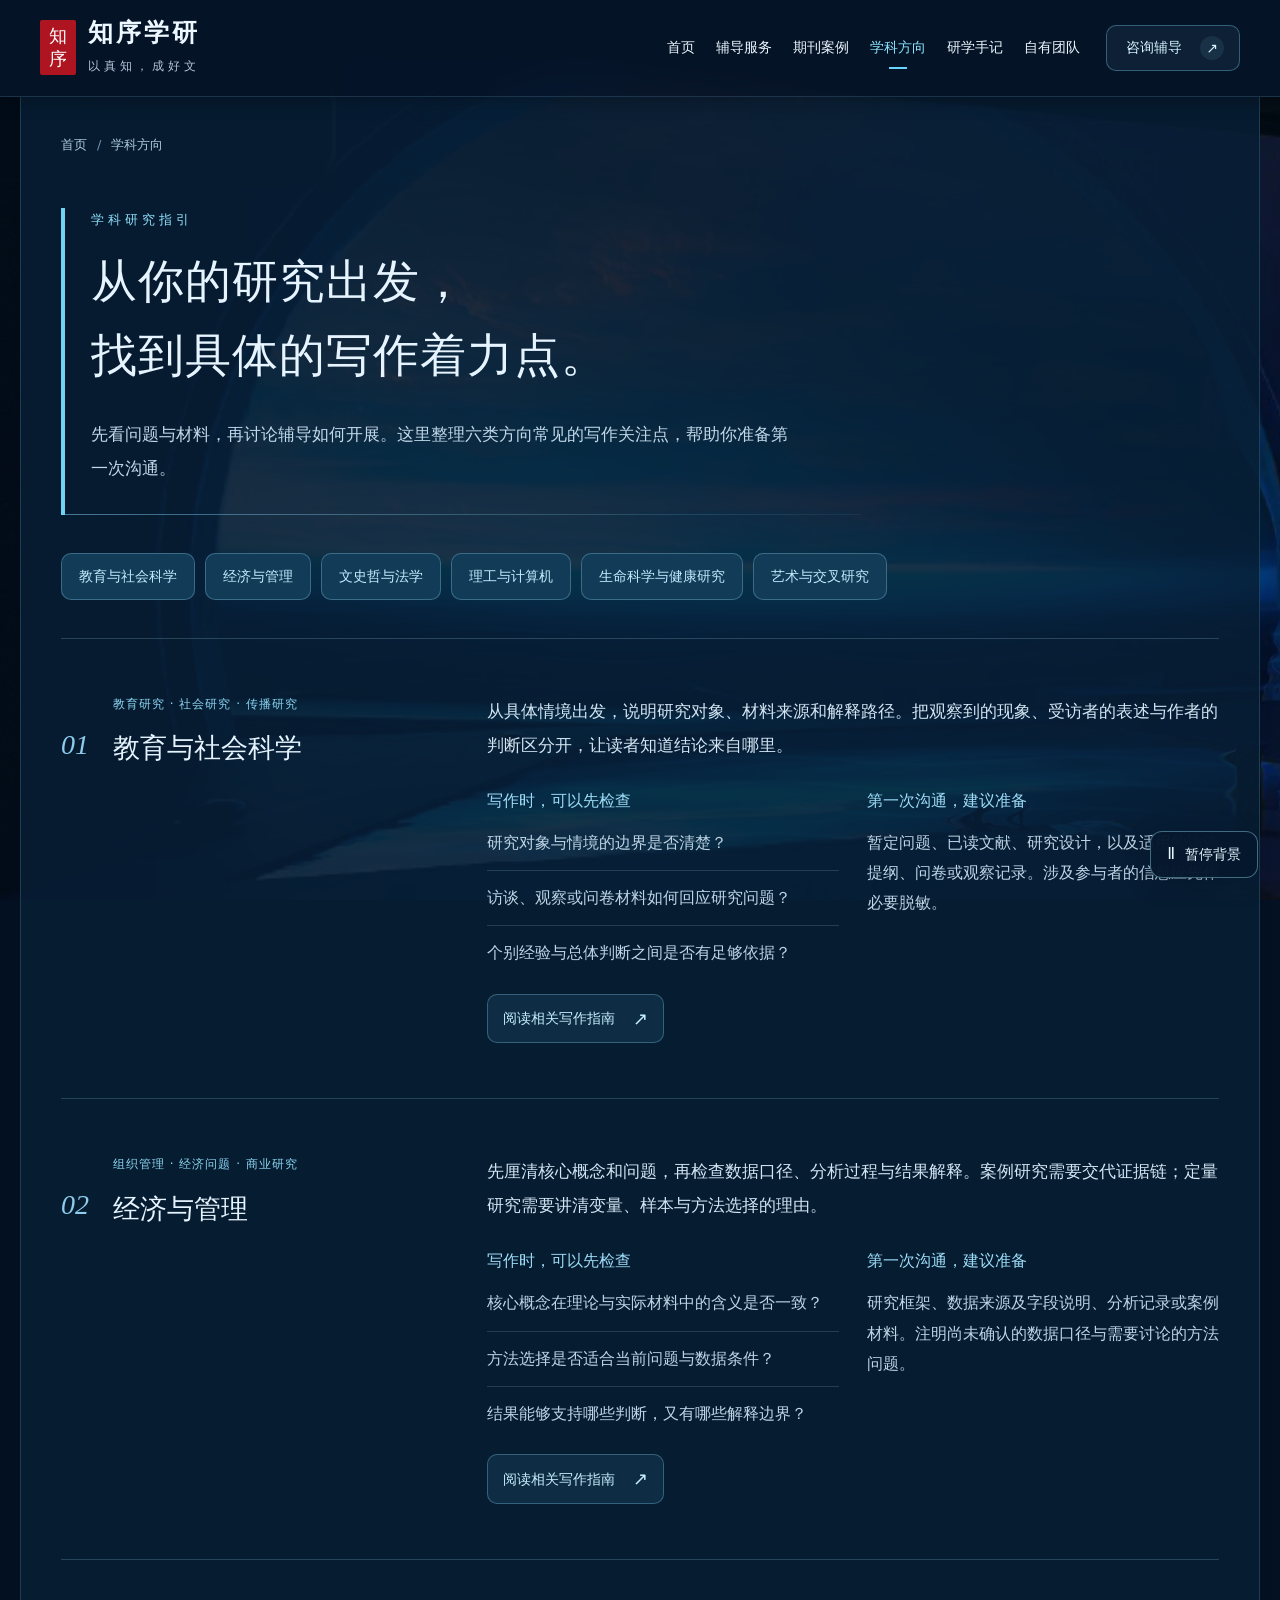
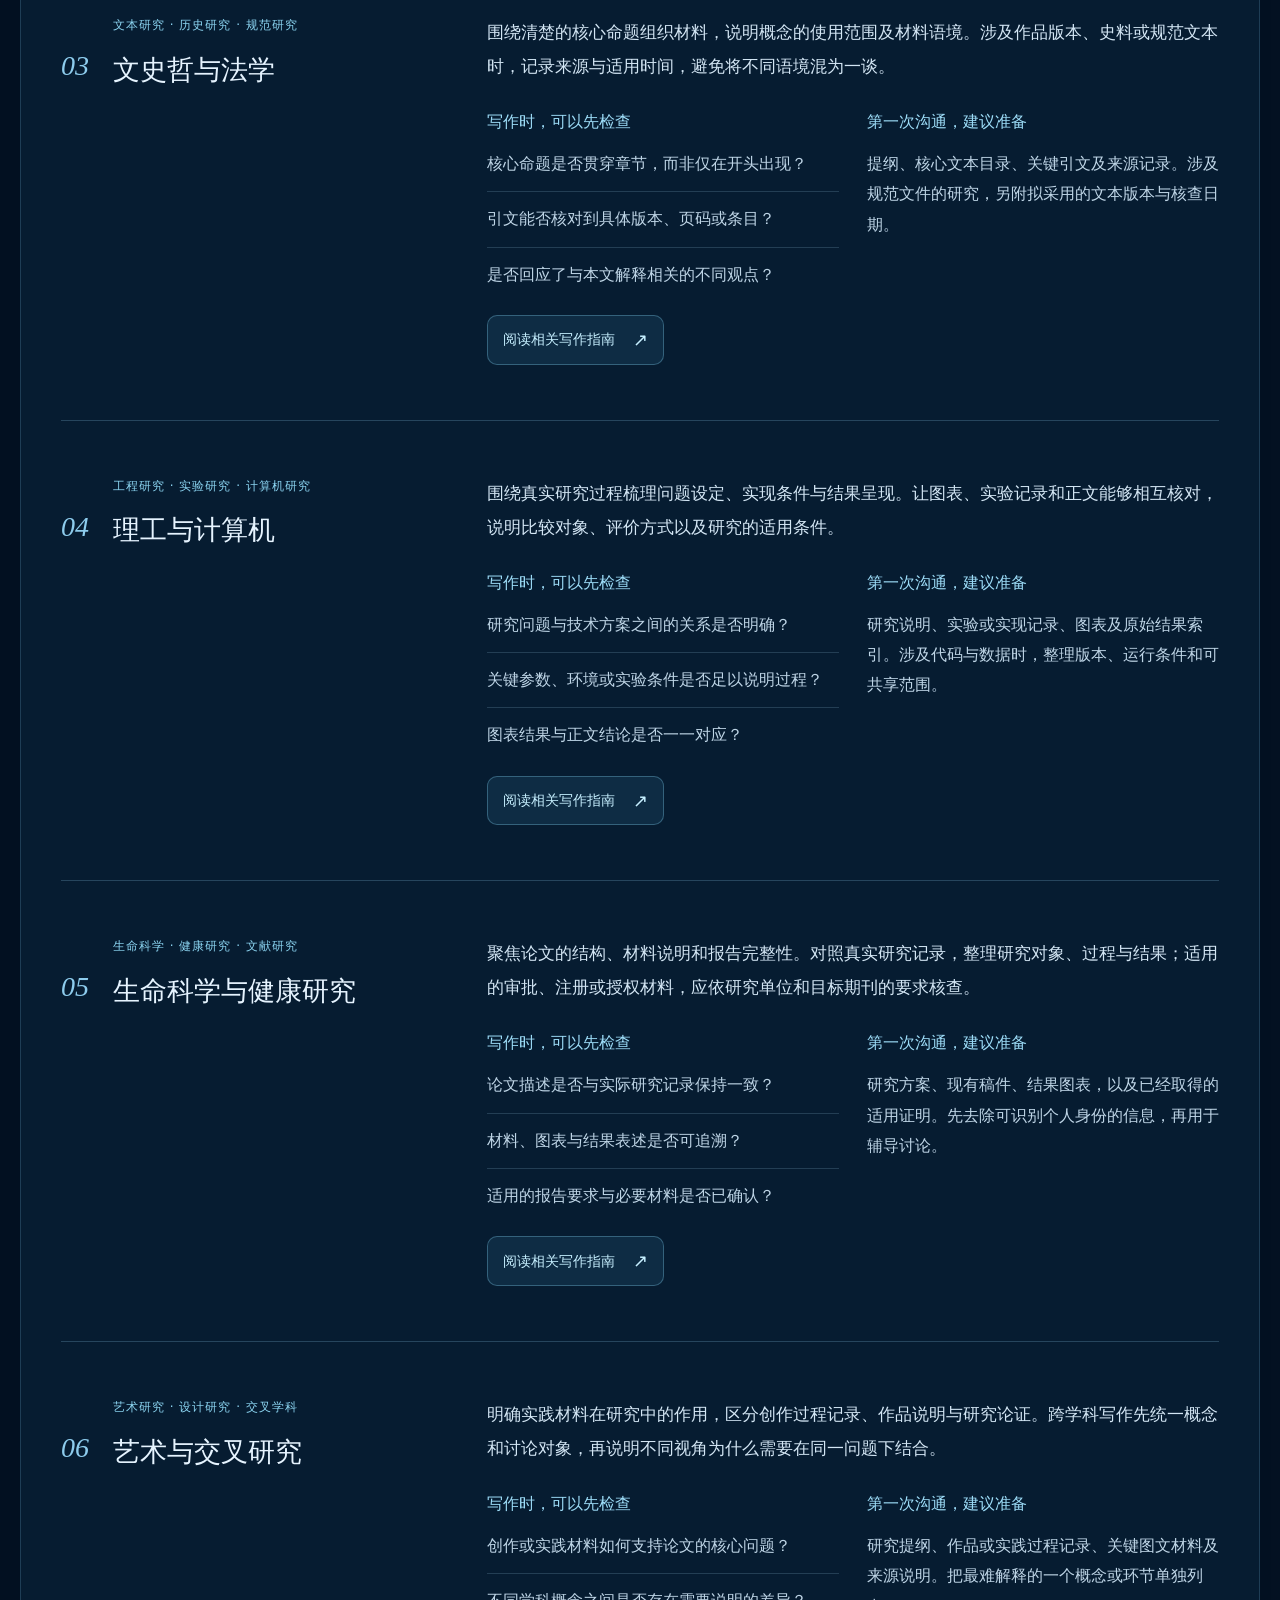
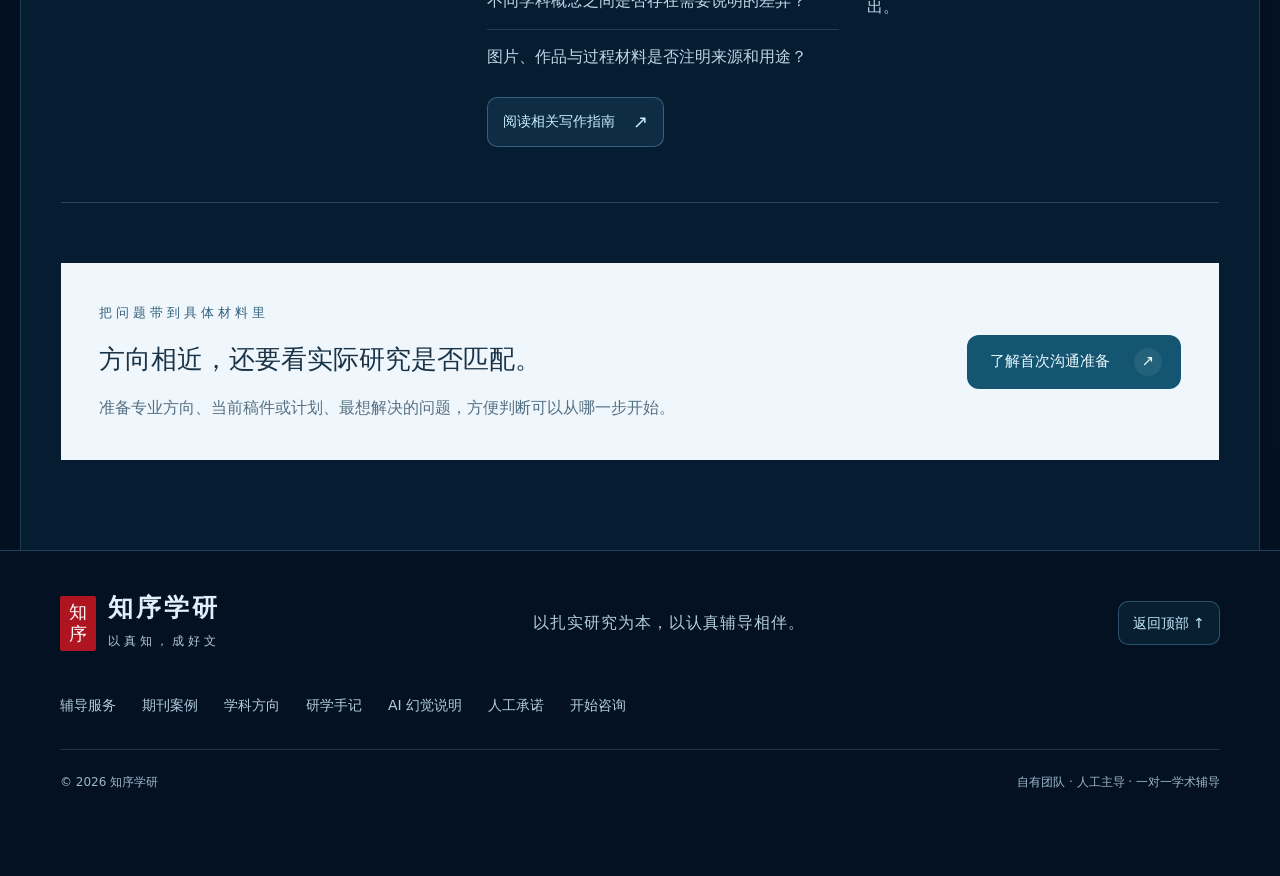
==== commit 33d17abc: "Animate clouds and water in the reference scene" ====
--- a/disciplines.html
+++ b/disciplines.html
@@ -1 +1 @@
-<!doctype html><html lang="zh-CN"><head><meta charset="UTF-8"><meta name="viewport" content="width=device-width,initial-scale=1"><meta name="description" content="六类学科的写作关注点、材料准备与相关指南，从具体研究问题出发了解辅导。"><meta name="theme-color" content="#07172f"><title>学科方向与研究指引｜知序学研</title><link rel="icon" type="image/svg+xml" href="data:image/svg+xml,%3Csvg xmlns='http://www.w3.org/2000/svg' viewBox='0 0 40 40'%3E%3Crect width='40' height='40' rx='5' fill='%23731f2c'/%3E%3Cpath d='M9 10h9v21H9zM22 10h9v21h-9z' fill='none' stroke='%23fff8eb' stroke-width='2'/%3E%3C/svg%3E"><link rel="stylesheet" href="styles.css"><link rel="stylesheet" href="scene-theme.css"><meta name="robots" content="index,follow,max-image-preview:large"><link rel="canonical" href="https://sokolovgayathri317-afk.github.io/zhixuyan/disciplines.html"></head><body data-page="disciplines"><div class="scene-backdrop" aria-hidden="true"><div class="scene-pan"><img class="scene-image" src="assets-blue-horizon.png" alt="" fetchpriority="high"></div><div class="scene-light"></div><div class="scene-water"></div><div class="scene-shade"></div></div><a class="skip" href="#main">跳转到正文</a><header class="site-header"><div class="header-inner"><a href="index.html" class="brand" aria-label="知序学研首页"><span class="brand-seal" aria-hidden="true">知<br>序</span><span><strong>知序学研</strong><small>以真知，成好文</small></span></a><nav aria-label="主导航"><a href="index.html">首页</a><a href="index.html#services">辅导服务</a><a href="index.html#journals">期刊案例</a><a href="disciplines.html" class="active" aria-current="page">学科方向</a><a href="notes.html">研学手记</a><a href="index.html#team">自有团队</a></nav><a class="header-cta" href="index.html#contact">咨询辅导 <span aria-hidden="true">↗</span></a><button class="menu-toggle" aria-label="展开导航" aria-expanded="false" aria-controls="mobile-nav">菜单</button></div><nav class="mobile-nav" id="mobile-nav" aria-label="手机导航" hidden><a href="index.html">首页</a><a href="index.html#services">辅导服务</a><a href="index.html#journals">期刊案例</a><a href="disciplines.html" class="active" aria-current="page">学科方向</a><a href="notes.html">研学手记</a><a href="index.html#team">自有团队</a><a href="index.html#ai-integrity">AI 幻觉与人工把关</a><a href="index.html#principles">人工承诺</a><a href="index.html#contact">咨询辅导</a></nav></header><main id="main" class="inner-main"><div class="page-shell"><nav class="breadcrumbs" aria-label="面包屑"><a href="index.html">首页</a><span aria-hidden="true">/</span><span aria-current="page">学科方向</span></nav><div class="page-intro"><span class="section-kicker">学科研究指引</span><h1>从你的研究出发，<br>找到具体的写作着力点。</h1><p>先看问题与材料，再讨论辅导如何开展。这里整理六类方向常见的写作关注点，帮助你准备第一次沟通。</p></div><nav class="topic-nav" aria-label="学科快速导航"><a href="#education">教育与社会科学</a><a href="#management">经济与管理</a><a href="#humanities">文史哲与法学</a><a href="#engineering">理工与计算机</a><a href="#health">生命科学与健康研究</a><a href="#arts">艺术与交叉研究</a></nav><div class="subject-sections"><section class="subject-detail" id="education"><div class="subject-detail-title"><span class="subject-no">01</span><div><span class="section-kicker">教育研究 · 社会研究 · 传播研究</span><h2>教育与社会科学</h2></div></div><div class="subject-detail-body"><p class="subject-focus">从具体情境出发，说明研究对象、材料来源和解释路径。把观察到的现象、受访者的表述与作者的判断区分开，让读者知道结论来自哪里。</p><div class="subject-two-col"><div><h3>写作时，可以先检查</h3><ul role="list"><li>研究对象与情境的边界是否清楚？</li><li>访谈、观察或问卷材料如何回应研究问题？</li><li>个别经验与总体判断之间是否有足够依据？</li></ul></div><div><h3>第一次沟通，建议准备</h3><p>暂定问题、已读文献、研究设计，以及适用的访谈提纲、问卷或观察记录。涉及参与者的信息应先作必要脱敏。</p></div></div><a class="soft-link" href="notes-research-question.html">阅读相关写作指南 <span aria-hidden="true">↗</span></a></div></section><section class="subject-detail" id="management"><div class="subject-detail-title"><span class="subject-no">02</span><div><span class="section-kicker">组织管理 · 经济问题 · 商业研究</span><h2>经济与管理</h2></div></div><div class="subject-detail-body"><p class="subject-focus">先厘清核心概念和问题，再检查数据口径、分析过程与结果解释。案例研究需要交代证据链；定量研究需要讲清变量、样本与方法选择的理由。</p><div class="subject-two-col"><div><h3>写作时，可以先检查</h3><ul role="list"><li>核心概念在理论与实际材料中的含义是否一致？</li><li>方法选择是否适合当前问题与数据条件？</li><li>结果能够支持哪些判断，又有哪些解释边界？</li></ul></div><div><h3>第一次沟通，建议准备</h3><p>研究框架、数据来源及字段说明、分析记录或案例材料。注明尚未确认的数据口径与需要讨论的方法问题。</p></div></div><a class="soft-link" href="notes-literature-review.html">阅读相关写作指南 <span aria-hidden="true">↗</span></a></div></section><section class="subject-detail" id="humanities"><div class="subject-detail-title"><span class="subject-no">03</span><div><span class="section-kicker">文本研究 · 历史研究 · 规范研究</span><h2>文史哲与法学</h2></div></div><div class="subject-detail-body"><p class="subject-focus">围绕清楚的核心命题组织材料，说明概念的使用范围及材料语境。涉及作品版本、史料或规范文本时，记录来源与适用时间，避免将不同语境混为一谈。</p><div class="subject-two-col"><div><h3>写作时，可以先检查</h3><ul role="list"><li>核心命题是否贯穿章节，而非仅在开头出现？</li><li>引文能否核对到具体版本、页码或条目？</li><li>是否回应了与本文解释相关的不同观点？</li></ul></div><div><h3>第一次沟通，建议准备</h3><p>提纲、核心文本目录、关键引文及来源记录。涉及规范文件的研究，另附拟采用的文本版本与核查日期。</p></div></div><a class="soft-link" href="notes-introduction.html">阅读相关写作指南 <span aria-hidden="true">↗</span></a></div></section><section class="subject-detail" id="engineering"><div class="subject-detail-title"><span class="subject-no">04</span><div><span class="section-kicker">工程研究 · 实验研究 · 计算机研究</span><h2>理工与计算机</h2></div></div><div class="subject-detail-body"><p class="subject-focus">围绕真实研究过程梳理问题设定、实现条件与结果呈现。让图表、实验记录和正文能够相互核对，说明比较对象、评价方式以及研究的适用条件。</p><div class="subject-two-col"><div><h3>写作时，可以先检查</h3><ul role="list"><li>研究问题与技术方案之间的关系是否明确？</li><li>关键参数、环境或实验条件是否足以说明过程？</li><li>图表结果与正文结论是否一一对应？</li></ul></div><div><h3>第一次沟通，建议准备</h3><p>研究说明、实验或实现记录、图表及原始结果索引。涉及代码与数据时，整理版本、运行条件和可共享范围。</p></div></div><a class="soft-link" href="notes-submission-checklist.html">阅读相关写作指南 <span aria-hidden="true">↗</span></a></div></section><section class="subject-detail" id="health"><div class="subject-detail-title"><span class="subject-no">05</span><div><span class="section-kicker">生命科学 · 健康研究 · 文献研究</span><h2>生命科学与健康研究</h2></div></div><div class="subject-detail-body"><p class="subject-focus">聚焦论文的结构、材料说明和报告完整性。对照真实研究记录，整理研究对象、过程与结果；适用的审批、注册或授权材料，应依研究单位和目标期刊的要求核查。</p><div class="subject-two-col"><div><h3>写作时，可以先检查</h3><ul role="list"><li>论文描述是否与实际研究记录保持一致？</li><li>材料、图表与结果表述是否可追溯？</li><li>适用的报告要求与必要材料是否已确认？</li></ul></div><div><h3>第一次沟通，建议准备</h3><p>研究方案、现有稿件、结果图表，以及已经取得的适用证明。先去除可识别个人身份的信息，再用于辅导讨论。</p></div></div><a class="soft-link" href="notes-submission-checklist.html">阅读相关写作指南 <span aria-hidden="true">↗</span></a></div></section><section class="subject-detail" id="arts"><div class="subject-detail-title"><span class="subject-no">06</span><div><span class="section-kicker">艺术研究 · 设计研究 · 交叉学科</span><h2>艺术与交叉研究</h2></div></div><div class="subject-detail-body"><p class="subject-focus">明确实践材料在研究中的作用，区分创作过程记录、作品说明与研究论证。跨学科写作先统一概念和讨论对象，再说明不同视角为什么需要在同一问题下结合。</p><div class="subject-two-col"><div><h3>写作时，可以先检查</h3><ul role="list"><li>创作或实践材料如何支持论文的核心问题？</li><li>不同学科概念之间是否存在需要说明的差异？</li><li>图片、作品与过程材料是否注明来源和用途？</li></ul></div><div><h3>第一次沟通，建议准备</h3><p>研究提纲、作品或实践过程记录、关键图文材料及来源说明。把最难解释的一个概念或环节单独列出。</p></div></div><a class="soft-link" href="notes-introduction.html">阅读相关写作指南 <span aria-hidden="true">↗</span></a></div></section></div><div class="page-callout"><div><span class="section-kicker">把问题带到具体材料里</span><h2>方向相近，还要看实际研究是否匹配。</h2><p>准备专业方向、当前稿件或计划、最想解决的问题，方便判断可以从哪一步开始。</p></div><a class="button button-wine" href="index.html#contact">了解首次沟通准备 <span aria-hidden="true">↗</span></a></div></div></main><footer class="site-footer"><div class="footer-inner"><a class="brand" href="index.html"><span class="brand-seal" aria-hidden="true">知<br>序</span><span><strong>知序学研</strong><small>以真知，成好文</small></span></a><p>以扎实研究为本，以认真辅导相伴。</p><a href="#main">返回顶部 ↑</a></div><nav class="footer-nav" aria-label="页脚导航"><a href="index.html#services">辅导服务</a><a href="index.html#journals">期刊案例</a><a href="disciplines.html">学科方向</a><a href="notes.html">研学手记</a><a href="index.html#ai-integrity">AI 幻觉说明</a><a href="index.html#principles">人工承诺</a><a href="index.html#contact">开始咨询</a></nav><div class="footer-bottom"><span>© <span id="current-year">2026</span> 知序学研</span><span>自有团队 · 人工主导 · 一对一学术辅导</span></div></footer><button class="motion-toggle" type="button" aria-pressed="false" aria-label="暂停动态背景"><span class="motion-symbol" aria-hidden="true">Ⅱ</span><span class="motion-label">暂停背景</span></button><script src="app.js" defer></script></body></html>+<!doctype html><html lang="zh-CN"><head><meta charset="UTF-8"><meta name="viewport" content="width=device-width,initial-scale=1"><meta name="description" content="六类学科的写作关注点、材料准备与相关指南，从具体研究问题出发了解辅导。"><meta name="theme-color" content="#07172f"><title>学科方向与研究指引｜知序学研</title><link rel="icon" type="image/svg+xml" href="data:image/svg+xml,%3Csvg xmlns='http://www.w3.org/2000/svg' viewBox='0 0 40 40'%3E%3Crect width='40' height='40' rx='5' fill='%23731f2c'/%3E%3Cpath d='M9 10h9v21H9zM22 10h9v21h-9z' fill='none' stroke='%23fff8eb' stroke-width='2'/%3E%3C/svg%3E"><link rel="stylesheet" href="styles.css"><link rel="stylesheet" href="scene-theme.css?v=2b2125839610"><meta name="robots" content="index,follow,max-image-preview:large"><link rel="canonical" href="https://sokolovgayathri317-afk.github.io/zhixuyan/disciplines.html"></head><body data-page="disciplines"><div class="scene-backdrop" aria-hidden="true"><div class="scene-pan"><img class="scene-image" src="assets-blue-horizon.png" alt="" fetchpriority="high"></div><div class="scene-light"></div><div class="scene-water"></div><div class="scene-shade"></div></div><a class="skip" href="#main">跳转到正文</a><header class="site-header"><div class="header-inner"><a href="index.html" class="brand" aria-label="知序学研首页"><span class="brand-seal" aria-hidden="true">知<br>序</span><span><strong>知序学研</strong><small>以真知，成好文</small></span></a><nav aria-label="主导航"><a href="index.html">首页</a><a href="index.html#services">辅导服务</a><a href="index.html#journals">期刊案例</a><a href="disciplines.html" class="active" aria-current="page">学科方向</a><a href="notes.html">研学手记</a><a href="index.html#team">自有团队</a></nav><a class="header-cta" href="index.html#contact">咨询辅导 <span aria-hidden="true">↗</span></a><button class="menu-toggle" aria-label="展开导航" aria-expanded="false" aria-controls="mobile-nav">菜单</button></div><nav class="mobile-nav" id="mobile-nav" aria-label="手机导航" hidden><a href="index.html">首页</a><a href="index.html#services">辅导服务</a><a href="index.html#journals">期刊案例</a><a href="disciplines.html" class="active" aria-current="page">学科方向</a><a href="notes.html">研学手记</a><a href="index.html#team">自有团队</a><a href="index.html#ai-integrity">AI 幻觉与人工把关</a><a href="index.html#principles">人工承诺</a><a href="index.html#contact">咨询辅导</a></nav></header><main id="main" class="inner-main"><div class="page-shell"><nav class="breadcrumbs" aria-label="面包屑"><a href="index.html">首页</a><span aria-hidden="true">/</span><span aria-current="page">学科方向</span></nav><div class="page-intro"><span class="section-kicker">学科研究指引</span><h1>从你的研究出发，<br>找到具体的写作着力点。</h1><p>先看问题与材料，再讨论辅导如何开展。这里整理六类方向常见的写作关注点，帮助你准备第一次沟通。</p></div><nav class="topic-nav" aria-label="学科快速导航"><a href="#education">教育与社会科学</a><a href="#management">经济与管理</a><a href="#humanities">文史哲与法学</a><a href="#engineering">理工与计算机</a><a href="#health">生命科学与健康研究</a><a href="#arts">艺术与交叉研究</a></nav><div class="subject-sections"><section class="subject-detail" id="education"><div class="subject-detail-title"><span class="subject-no">01</span><div><span class="section-kicker">教育研究 · 社会研究 · 传播研究</span><h2>教育与社会科学</h2></div></div><div class="subject-detail-body"><p class="subject-focus">从具体情境出发，说明研究对象、材料来源和解释路径。把观察到的现象、受访者的表述与作者的判断区分开，让读者知道结论来自哪里。</p><div class="subject-two-col"><div><h3>写作时，可以先检查</h3><ul role="list"><li>研究对象与情境的边界是否清楚？</li><li>访谈、观察或问卷材料如何回应研究问题？</li><li>个别经验与总体判断之间是否有足够依据？</li></ul></div><div><h3>第一次沟通，建议准备</h3><p>暂定问题、已读文献、研究设计，以及适用的访谈提纲、问卷或观察记录。涉及参与者的信息应先作必要脱敏。</p></div></div><a class="soft-link" href="notes-research-question.html">阅读相关写作指南 <span aria-hidden="true">↗</span></a></div></section><section class="subject-detail" id="management"><div class="subject-detail-title"><span class="subject-no">02</span><div><span class="section-kicker">组织管理 · 经济问题 · 商业研究</span><h2>经济与管理</h2></div></div><div class="subject-detail-body"><p class="subject-focus">先厘清核心概念和问题，再检查数据口径、分析过程与结果解释。案例研究需要交代证据链；定量研究需要讲清变量、样本与方法选择的理由。</p><div class="subject-two-col"><div><h3>写作时，可以先检查</h3><ul role="list"><li>核心概念在理论与实际材料中的含义是否一致？</li><li>方法选择是否适合当前问题与数据条件？</li><li>结果能够支持哪些判断，又有哪些解释边界？</li></ul></div><div><h3>第一次沟通，建议准备</h3><p>研究框架、数据来源及字段说明、分析记录或案例材料。注明尚未确认的数据口径与需要讨论的方法问题。</p></div></div><a class="soft-link" href="notes-literature-review.html">阅读相关写作指南 <span aria-hidden="true">↗</span></a></div></section><section class="subject-detail" id="humanities"><div class="subject-detail-title"><span class="subject-no">03</span><div><span class="section-kicker">文本研究 · 历史研究 · 规范研究</span><h2>文史哲与法学</h2></div></div><div class="subject-detail-body"><p class="subject-focus">围绕清楚的核心命题组织材料，说明概念的使用范围及材料语境。涉及作品版本、史料或规范文本时，记录来源与适用时间，避免将不同语境混为一谈。</p><div class="subject-two-col"><div><h3>写作时，可以先检查</h3><ul role="list"><li>核心命题是否贯穿章节，而非仅在开头出现？</li><li>引文能否核对到具体版本、页码或条目？</li><li>是否回应了与本文解释相关的不同观点？</li></ul></div><div><h3>第一次沟通，建议准备</h3><p>提纲、核心文本目录、关键引文及来源记录。涉及规范文件的研究，另附拟采用的文本版本与核查日期。</p></div></div><a class="soft-link" href="notes-introduction.html">阅读相关写作指南 <span aria-hidden="true">↗</span></a></div></section><section class="subject-detail" id="engineering"><div class="subject-detail-title"><span class="subject-no">04</span><div><span class="section-kicker">工程研究 · 实验研究 · 计算机研究</span><h2>理工与计算机</h2></div></div><div class="subject-detail-body"><p class="subject-focus">围绕真实研究过程梳理问题设定、实现条件与结果呈现。让图表、实验记录和正文能够相互核对，说明比较对象、评价方式以及研究的适用条件。</p><div class="subject-two-col"><div><h3>写作时，可以先检查</h3><ul role="list"><li>研究问题与技术方案之间的关系是否明确？</li><li>关键参数、环境或实验条件是否足以说明过程？</li><li>图表结果与正文结论是否一一对应？</li></ul></div><div><h3>第一次沟通，建议准备</h3><p>研究说明、实验或实现记录、图表及原始结果索引。涉及代码与数据时，整理版本、运行条件和可共享范围。</p></div></div><a class="soft-link" href="notes-submission-checklist.html">阅读相关写作指南 <span aria-hidden="true">↗</span></a></div></section><section class="subject-detail" id="health"><div class="subject-detail-title"><span class="subject-no">05</span><div><span class="section-kicker">生命科学 · 健康研究 · 文献研究</span><h2>生命科学与健康研究</h2></div></div><div class="subject-detail-body"><p class="subject-focus">聚焦论文的结构、材料说明和报告完整性。对照真实研究记录，整理研究对象、过程与结果；适用的审批、注册或授权材料，应依研究单位和目标期刊的要求核查。</p><div class="subject-two-col"><div><h3>写作时，可以先检查</h3><ul role="list"><li>论文描述是否与实际研究记录保持一致？</li><li>材料、图表与结果表述是否可追溯？</li><li>适用的报告要求与必要材料是否已确认？</li></ul></div><div><h3>第一次沟通，建议准备</h3><p>研究方案、现有稿件、结果图表，以及已经取得的适用证明。先去除可识别个人身份的信息，再用于辅导讨论。</p></div></div><a class="soft-link" href="notes-submission-checklist.html">阅读相关写作指南 <span aria-hidden="true">↗</span></a></div></section><section class="subject-detail" id="arts"><div class="subject-detail-title"><span class="subject-no">06</span><div><span class="section-kicker">艺术研究 · 设计研究 · 交叉学科</span><h2>艺术与交叉研究</h2></div></div><div class="subject-detail-body"><p class="subject-focus">明确实践材料在研究中的作用，区分创作过程记录、作品说明与研究论证。跨学科写作先统一概念和讨论对象，再说明不同视角为什么需要在同一问题下结合。</p><div class="subject-two-col"><div><h3>写作时，可以先检查</h3><ul role="list"><li>创作或实践材料如何支持论文的核心问题？</li><li>不同学科概念之间是否存在需要说明的差异？</li><li>图片、作品与过程材料是否注明来源和用途？</li></ul></div><div><h3>第一次沟通，建议准备</h3><p>研究提纲、作品或实践过程记录、关键图文材料及来源说明。把最难解释的一个概念或环节单独列出。</p></div></div><a class="soft-link" href="notes-introduction.html">阅读相关写作指南 <span aria-hidden="true">↗</span></a></div></section></div><div class="page-callout"><div><span class="section-kicker">把问题带到具体材料里</span><h2>方向相近，还要看实际研究是否匹配。</h2><p>准备专业方向、当前稿件或计划、最想解决的问题，方便判断可以从哪一步开始。</p></div><a class="button button-wine" href="index.html#contact">了解首次沟通准备 <span aria-hidden="true">↗</span></a></div></div></main><footer class="site-footer"><div class="footer-inner"><a class="brand" href="index.html"><span class="brand-seal" aria-hidden="true">知<br>序</span><span><strong>知序学研</strong><small>以真知，成好文</small></span></a><p>以扎实研究为本，以认真辅导相伴。</p><a href="#main">返回顶部 ↑</a></div><nav class="footer-nav" aria-label="页脚导航"><a href="index.html#services">辅导服务</a><a href="index.html#journals">期刊案例</a><a href="disciplines.html">学科方向</a><a href="notes.html">研学手记</a><a href="index.html#ai-integrity">AI 幻觉说明</a><a href="index.html#principles">人工承诺</a><a href="index.html#contact">开始咨询</a></nav><div class="footer-bottom"><span>© <span id="current-year">2026</span> 知序学研</span><span>自有团队 · 人工主导 · 一对一学术辅导</span></div></footer><button class="motion-toggle" type="button" aria-pressed="false" aria-label="暂停动态背景"><span class="motion-symbol" aria-hidden="true">Ⅱ</span><span class="motion-label">暂停背景</span></button><script src="app.js?v=939e0cf404c9" defer></script><script src="scene-motion.js?v=688a76f40528" defer></script></body></html>
--- a/scene-theme.css
+++ b/scene-theme.css
@@ -2,12 +2,11 @@
 :root{--paper:#f6f8fb;--ink:#122338;--muted:#50647b;--line:#c8d6e3;--wine:#9e1824;--wine-dark:#78131f;--paper-fibres:none;--scene-x:0px;--scene-y:0px}
 body{position:relative;isolation:isolate;background:#030d1d;color:#e8f3ff;background-image:none}
 .scene-backdrop{position:fixed;inset:0;z-index:-2;overflow:hidden;pointer-events:none;contain:paint}
-.scene-pan{position:absolute;inset:-3%;transform:translate3d(var(--scene-x),var(--scene-y),0);animation:scene-drift 30s ease-in-out infinite alternate;will-change:transform}
-.scene-image{position:absolute;left:0;bottom:0;width:100%;height:138%;max-width:none;object-fit:cover;object-position:50% 100%;filter:saturate(1.12) brightness(.93)}
+.scene-pan{position:absolute;inset:0;overflow:hidden}.scene-canvas{position:absolute;inset:0;width:100%;height:100%;display:block}.scene-ready .scene-image{visibility:hidden}.scene-ready~.scene-light,.scene-ready~.scene-water{display:none}
+.scene-image{position:absolute;inset:0;width:100%;height:100%;max-width:none;object-fit:cover;object-position:center}
 .scene-light{position:absolute;inset:-10%;background:radial-gradient(ellipse at 60% 55%,#00c3ff30,transparent 43%);mix-blend-mode:screen;animation:scene-breathe 13s ease-in-out infinite alternate;will-change:transform,opacity}
-.scene-water{position:absolute;left:-25%;right:-25%;top:70%;bottom:-10%;background:linear-gradient(110deg,transparent 36%,#32d7ff1c 46%,#a3f4ff30 49%,transparent 59%);mix-blend-mode:screen;animation:scene-water 18s ease-in-out infinite alternate;will-change:transform,opacity}
-.scene-shade{position:absolute;inset:0;background:linear-gradient(90deg,#020b18b0,transparent 60%),linear-gradient(0deg,#020b183b,#020b1812)}
-@keyframes scene-drift{from{transform:translate3d(calc(var(--scene-x) - 6px),calc(var(--scene-y) + 5px),0) scale(1.015)}to{transform:translate3d(calc(var(--scene-x) + 7px),calc(var(--scene-y) - 8px),0) scale(1.06)}}
+.scene-water{position:absolute;left:-25%;right:-25%;top:70%;bottom:-10%;background:linear-gradient(110deg,transparent 36%,#32d7ff1c 46%,#a3f4ff30 49%,transparent 59%);mix-blend-mode:screen;animation:scene-water 4s linear infinite;will-change:transform,opacity}
+.scene-shade{position:absolute;inset:0;background:linear-gradient(90deg,#020b1855,transparent 42%)}
 @keyframes scene-breathe{from{opacity:.35;transform:translate3d(-2%,1%,0) scale(.96)}to{opacity:.82;transform:translate3d(2%,-1%,0) scale(1.04)}}
 @keyframes scene-water{from{opacity:.3;transform:translate3d(-6%,0,0)}to{opacity:.85;transform:translate3d(8%,-3%,0)}}
 @keyframes signature-drift{from{transform:translate3d(0,2px,0)}to{transform:translate3d(0,-3px,0)}}
@@ -15,7 +14,7 @@
 .motion-toggle{position:fixed;right:22px;bottom:22px;z-index:20;display:flex;align-items:center;gap:10px;min-height:44px;padding:10px 16px;border:1px solid #9ce8ff66;border-radius:12px;background:#06172ded;color:#e4f5ff;box-shadow:0 5px 24px #00112355;font-size:.875rem;backdrop-filter:blur(12px);cursor:pointer}.motion-symbol{font-family:system-ui,sans-serif;font-size:1rem;line-height:1}.motion-toggle:disabled{opacity:.8;cursor:default}.motion-toggle:hover{background:#123854}.motion-toggle:focus-visible{outline:2px solid #69d7ff;outline-offset:4px}
 .motion-paused .scene-pan,.motion-paused .scene-light,.motion-paused .scene-water,.motion-paused .signature-art img,.motion-paused .signature-scene:after,.page-away .scene-pan,.page-away .scene-light,.page-away .scene-water,.page-away .signature-art img,.page-away .signature-scene:after{animation-play-state:paused!important}
 .site-header{background:#061529ed;background-image:none;border-bottom:1px solid #6fb6d733;box-shadow:0 3px 18px #0004;color:#edf7ff;backdrop-filter:blur(16px)}.brand small{color:#b4c7da}.brand-seal{background:#ae1521;color:#fff}.header-inner>nav a:hover,.header-inner>nav .active{color:#8ae4ff}.header-inner>nav .active:after{background:#68d4ff}.header-cta{background:#7ad7ff12;border-color:#82ddff55;color:#d5f4ff}.header-cta>span{background:#8ddfff17}.menu-toggle{background:#16334d;border-color:#80cae355;color:#e5f6ff}.menu-toggle[aria-expanded=true]{background:#24516c;border-color:#96d9ef;color:#fff}.mobile-nav{background:#091d33f7;border-color:#6fb6d733}.mobile-nav a:hover{background:#66d9ff16;color:#a6edff}
-.hero{background:none;min-height:680px;isolation:isolate}.hero-shade{background:linear-gradient(90deg,#051327e6 0%,#051327a3 38%,#0513270d 78%)}.hero:after{border-color:#85d8f74d;box-shadow:inset 0 0 0 6px #0000,inset 0 0 0 7px #8ccfe516}.eyebrow{color:#a9e9ff}.eyebrow>span{background:#8adaf1}.hero h1{color:#f4faff;text-shadow:0 2px 25px #0008}.hero p{color:#d4e7fa}.button-cream{background:#d9f2ff;border-color:#a7dff1;color:#103044}.button-cream>span{background:#15627b15}.hero-text-link{background:#96def414;border-color:#8edff34d;color:#e2f9ff}.hero-ai-note{border-left-color:#86dcff6e}.hero-ai-note strong{color:#bdefff}.hero-ai-note>span{color:#d2e7f4}.hero-note{color:#c2d5e4}.hero-caption{background:#03182955;border-color:#8ddbf64d;color:#d4f4ff}
+.hero{background:none;min-height:680px;isolation:isolate}.hero-shade{background:linear-gradient(90deg,#031020dd 0%,#0310209c 36%,#03102008 74%)}.hero:after{border-color:#85d8f74d;box-shadow:inset 0 0 0 6px #0000,inset 0 0 0 7px #8ccfe516}.eyebrow{color:#a9e9ff}.eyebrow>span{background:#8adaf1}.hero h1{color:#f4faff;text-shadow:0 2px 25px #0008}.hero p{color:#d4e7fa}.button-cream{background:#d9f2ff;border-color:#a7dff1;color:#103044}.button-cream>span{background:#15627b15}.hero-text-link{background:#96def414;border-color:#8edff34d;color:#e2f9ff}.hero-ai-note{border-left-color:#86dcff6e}.hero-ai-note strong{color:#bdefff}.hero-ai-note>span{color:#d2e7f4}.hero-note{color:#c2d5e4}.hero-caption{background:#03182955;border-color:#8ddbf64d;color:#d4f4ff}
 .trust-strip{background:#061a30e6;background-image:none;border-bottom:1px solid #79c9ed45;color:#e5f7ff;backdrop-filter:blur(10px)}.trust-number{color:#75c6e6}.trust-strip strong{color:#ebf9ff}.trust-strip small{color:#b4cadc}.trust-strip>div+div{border-color:#85c7e13d}
 .section-heading>p{color:#c2d8ea}.section-kicker{color:#8fe0fc}.section h2{color:#f0f8ff}.soft-link{color:#c6f0ff;border-color:#8bdaf750;background:#479cc320}.soft-link>span{color:inherit}
 #services,.notes-section,#principles,.submission-section,.process-section{background:#071b32b8;background-image:none;border-inline:1px solid #82c5e329;color:#e8f3ff}.chapter-watermark{display:none}.service-card,.service-accent{color:var(--ink);background:#f4faffee;background-image:none;border:1px solid #c0e4ef;box-shadow:0 16px 35px #0003}.service-card h3{color:#15324a}.service-index{color:#53718b}.service-card p{color:#4e647b}.tag-row span{border-color:#c3d6e0;color:#50697e}.service-card>a,.case-open{background:#dbeef5;border-color:#b2d6e4;color:#15526d}.service-card>a>span,.case-open>span{background:#1a709418}.stage-intro>p{color:#bcd3e5}.stage-list{background:#09213adc;border-color:#73b2d449}.stage-item{border-color:#7ca9c442}.stage-title strong,.stage-issue{color:#edf7ff}.stage-title small,.stage-body dd{color:#b7ccdf}.stage-no{color:#7ac7e9}.stage-body dt,.stage-item[open] .stage-title strong{color:#92e1ff}.stage-plus{background:#80d4f51c;color:#9ddff8}.feedback-strip{background:#0c2b46e8;border:1px solid #78b9d14d;border-left:3px solid #65d0f6}.feedback-strip>strong{color:#e3f6ff}.feedback-strip>div{color:#91ddf8}.feedback-strip p{color:#b8d1e4}
@@ -38,9 +37,9 @@
 @media(hover:hover) and (pointer:fine){.button-cream:hover{background:#effaff}.header-cta:hover,.hero-text-link:hover{background:#76d6f829;border-color:#a2e6ff88;color:#e9fbff}.menu-toggle:hover{background:#204665;color:#fff}.soft-link:hover{background:#419fc540;color:#c9f4ff}.ai-service-boundary .soft-link:hover{background:#ddebf5;color:#254f6a}.service-card>a:hover,.case-open:hover{background:#c6e5f0;color:#123f5a;border-color:#79b5ce}.stage-item summary:hover,.faq-items summary:hover{background:#72c5e51a;color:#b2eaff}.discipline-section .subject-link:hover{background:#1b4c68dd;border-color:#92ddfa99}.discipline-section .soft-link:hover{background:#53abc736;color:#e3fbff}.notes-short-list>a:hover h3{color:#9ee4ff}.featured-note:hover{background:#163e57d9;background-image:none}.text-link:hover,.journal-foot>a:hover{background:#5bbfd929;color:#d8f7ff}.note-card:hover{background:#e8f5fd;border-color:#7fb8d3}.button-wine:hover{background:#0c3c56}.ai-source-note a:hover{color:#144a71}}
 @media(min-width:1700px){.hero{min-height:760px}}
 @media(max-width:1100px){.contact-section{gap:25px 35px}.article-prose{padding:28px}.hero{min-height:650px}}
-@media(max-width:800px){.hero{min-height:640px}.scene-image{filter:saturate(1.1) brightness(.85)}.scene-shade{background:#04142752}.signature-art{aspect-ratio:3.4/1}.contact-section{padding-top:0;gap:25px}.contact-section>.signature-scene{margin-inline:-30px}.ai-integrity-section>.section{padding-top:12px}.article-prose{padding:26px}.page-shell{border:0}.subject-link:nth-last-child(-n+2){border-color:#9acadb40}.motion-toggle{right:16px;bottom:16px}}
+@media(max-width:800px){.hero{min-height:640px}.scene-shade{background:linear-gradient(90deg,#03102055,transparent 65%)}.signature-art{aspect-ratio:3.4/1}.contact-section{padding-top:0;gap:25px}.contact-section>.signature-scene{margin-inline:-30px}.ai-integrity-section>.section{padding-top:12px}.article-prose{padding:26px}.page-shell{border:0}.subject-link:nth-last-child(-n+2){border-color:#9acadb40}.motion-toggle{right:16px;bottom:16px}}
 @media(max-width:480px){.hero{min-height:630px}.hero:after{border-color:#81c7e638}.contact-section>.signature-scene{margin-inline:-22px}.contact-panel{box-shadow:4px 4px 0 -1px white,4px 4px 0 #c9d9e3}.article-prose{padding:22px 19px;margin-inline:-7px}.motion-toggle{right:12px;bottom:12px;padding:9px 12px;font-size:.8125rem}.ai-risk-grid article+article{border-top-color:#c8d5df}.service-card,.case-card,.featured-note{box-shadow:0 10px 25px #0003}}
-@media(prefers-reduced-motion:reduce){.scene-pan,.scene-light,.scene-water,.signature-art img,.signature-scene:after{animation:none!important;transform:none!important}.scene-pan{transform:scale(1.035)!important}}
+@media(prefers-reduced-motion:reduce){.scene-pan,.scene-light,.scene-water,.signature-art img,.signature-scene:after{animation:none!important;transform:none!important}}
 
 /* Direct consultation details and a reserved enterprise WeChat area. */
 .contact-methods{display:grid;gap:14px;margin-top:30px}.contact-method{display:flex;align-items:center;justify-content:space-between;flex-wrap:wrap;gap:16px;padding:20px 22px;border:1px solid #c7dbe7;border-radius:14px;background:#f3f8fc;box-shadow:0 7px 22px #173e5607}.contact-method>div{min-width:0;display:grid;gap:7px}.contact-label{font-size:.875rem;color:#547185}.contact-value{display:block;color:#173b54;font-size:clamp(1.25rem,2.2vw,1.6rem);font-family:system-ui,sans-serif;font-weight:600;letter-spacing:.025em;line-height:1.4;overflow-wrap:anywhere;user-select:text}.contact-value[href]:hover{color:#087497;text-decoration:underline;text-underline-offset:5px}.contact-action{display:inline-flex;align-items:center;justify-content:center;min-height:44px;padding:10px 16px;border:1px solid #bbd4e4;border-radius:10px;background:#e1f0f8;color:#205371;cursor:pointer;font:inherit;font-size:.875rem;line-height:1.5;transition:background .18s ease,border-color .18s ease,transform .18s ease}.contact-action:hover{background:#cce7f5;border-color:#83b5d1}.contact-action:active{transform:scale(.98)}.contact-action:focus-visible,.contact-value:focus-visible{outline:2px solid #15799e;outline-offset:4px}.contact-action:disabled{cursor:wait;opacity:.7}.contact-intro>.contact-copy-status{min-height:2em;margin-top:14px;font-size:.875rem;color:#56738a;line-height:1.8}.contact-qr-block{display:grid;justify-items:center;text-align:center;gap:16px;margin-bottom:27px}.contact-qr-placeholder{width:176px;max-width:100%;aspect-ratio:1;display:flex;flex-direction:column;justify-content:center;align-items:center;gap:12px;padding:15px;border:1px dashed #9bbdd2;border-radius:12px;background:#fff;color:#57768b}.contact-qr-placeholder>span{font-size:1rem;letter-spacing:.08em;color:#1e4b65}.contact-qr-placeholder>strong{font-size:.875rem;font-weight:400}.contact-qr-block>p{font-size:.875rem;line-height:1.8;color:#5b7589;margin:0}.contact-preparation{padding-top:24px;border-top:1px solid #d2e0e9}.contact-preparation ul{margin-bottom:0}.contact-panel .contact-preparation h3{font-size:1rem}.contact-panel{border-radius:14px}.contact-intro{min-width:0}
@@ -48,3 +47,63 @@
 @media(prefers-reduced-motion:reduce){.contact-action{transition:none}.contact-action:active{transform:none}}
 
 .contact-email .contact-value{font-size:clamp(1.05rem,1.65vw,1.25rem);letter-spacing:0}
+
+/* Keep full-width calligraphy inside the viewport when a scrollbar is present. */
+.contact-section{overflow-x:clip}
+
+/* Mobile typography and reading rhythm. */
+@media(max-width:600px){
+  html{font-size:93.75%;-webkit-text-size-adjust:100%;text-size-adjust:100%}
+  body{line-height:1.75}
+  .header-inner{min-height:70px;padding:10px 18px;gap:12px}
+  .brand{gap:8px}.brand strong{font-size:1.2rem;letter-spacing:1px}
+  .brand small{font-size:.8rem;letter-spacing:1px}.brand-seal{font-size:.9333rem;padding:4px 7px}
+  .header-cta{display:none}.menu-toggle{margin-left:auto;min-height:44px}
+  .mobile-nav{padding:8px 18px}.mobile-nav a{font-size:.9333rem;min-height:44px}
+  .hero{min-height:560px}.hero-inner{padding:40px 22px 32px}
+  .hero h1{font-size:clamp(1.85rem,7.5vw,2rem);line-height:1.45;letter-spacing:1px;margin:20px 0}
+  .hero p{font-size:1rem;line-height:1.85}
+  .eyebrow,.section-kicker{font-size:.8rem;letter-spacing:1px}
+  .hero-caption{display:none}.hero-actions{margin-top:25px;gap:10px}
+  .hero-actions>a{min-height:46px}.hero-ai-note{margin-top:20px}
+  .hero-ai-note strong{font-size:.9333rem}.hero-ai-note>span{font-size:.8667rem}
+  .hero .hero-note{margin-top:22px;font-size:.8rem;letter-spacing:1px}
+  .button,.hero-text-link,.soft-link,.case-open,.contact-action,.menu-toggle,.text-link{font-size:.9333rem;line-height:1.5;min-height:44px}
+  .button,.hero-text-link{padding:11px 16px}
+  .section{padding:40px 20px}.section-heading{gap:12px;margin-bottom:24px}
+  .section h2,.team-section h2,.contact-intro h2,.subject-detail h2,.note-group-heading h2{font-size:1.6rem;line-height:1.5;letter-spacing:.01em}
+  .section-heading>p,.team-intro>p{font-size:1rem;line-height:1.85}
+  .service-card,.case-main{padding:22px 20px}
+  .service-card h3,.section .case-main h3,.featured-note h3,.stage-intro h3{font-size:1.35rem;line-height:1.55}
+  .case-top{padding:13px 20px}.case-open{margin-inline:20px;width:calc(100% - 40px)}
+  .ai-integrity-section>.section{padding-top:16px;padding-bottom:40px}
+  .ai-risk-grid h3,.ai-service-boundary h3{font-size:1.25rem;line-height:1.6}
+  .ai-service-boundary{padding:22px 20px;gap:22px}
+  .trust-strip{padding:22px 20px;gap:14px}.trust-strip strong{font-size:.9667rem}
+  .trust-strip small,.stage-title small,.note-card-meta,.article-meta{font-size:.8rem}
+  .submission-grid h3,.principles-grid h3,.team-roles h3,.subject-link h3,.notes-short-list h3{font-size:1.1333rem;line-height:1.6}
+  .stage-title strong,.faq-items summary{font-size:1rem;line-height:1.65}
+  .stage-item summary{padding:17px 2px}.stage-body dd{font-size:.9667rem}
+  .featured-note{min-height:350px;padding:24px 20px}
+  .note-card h3{font-size:1.2667rem;line-height:1.55}
+  .contact-section{padding-top:0;gap:24px}.contact-section>.signature-scene{margin-inline:-20px}
+  .contact-panel{padding:22px 18px}.contact-method{padding:16px;gap:12px}
+  .contact-value{font-size:1.1333rem}.contact-email .contact-value{font-size:1rem}
+  .contact-action{padding:9px 12px}.contact-label{font-size:.8667rem}
+  .page-shell{padding:20px 20px 44px}.page-intro h1,.article-header h1{font-size:1.8rem;line-height:1.5}
+  .page-intro>p,.article-header>p,.subject-focus{font-size:1rem;line-height:1.85}
+  .article-prose{padding:22px 17px}.article-prose h2{font-size:1.25rem;line-height:1.6}
+  .article-prose p,.article-prose li{font-size:1rem;line-height:1.9}
+  .article-takeaway>p,.article-next>a{font-size:1.0667rem}
+  .page-callout h2{font-size:1.3333rem}.dialog-body h2{font-size:1.4rem;line-height:1.5}
+}
+
+/* Keep the full reference scene visible above the copy on narrow screens. */
+@media(max-width:600px){
+ .scene-backdrop{background:linear-gradient(160deg,#020b18 0%,#062038 58%,#031120 100%)}
+ .scene-pan{top:70px;bottom:auto;height:58.1137vw}
+ .scene-shade{background:linear-gradient(0deg,#03122422,transparent 70%)}
+ .hero-inner{padding-top:calc(58.1137vw + 26px)}
+ .hero-shade{background:linear-gradient(0deg,#031327c9 0%,#03132777 60%,transparent 80%)}
+ .hero:after{top:calc(58.1137vw + 10px)}
+}
